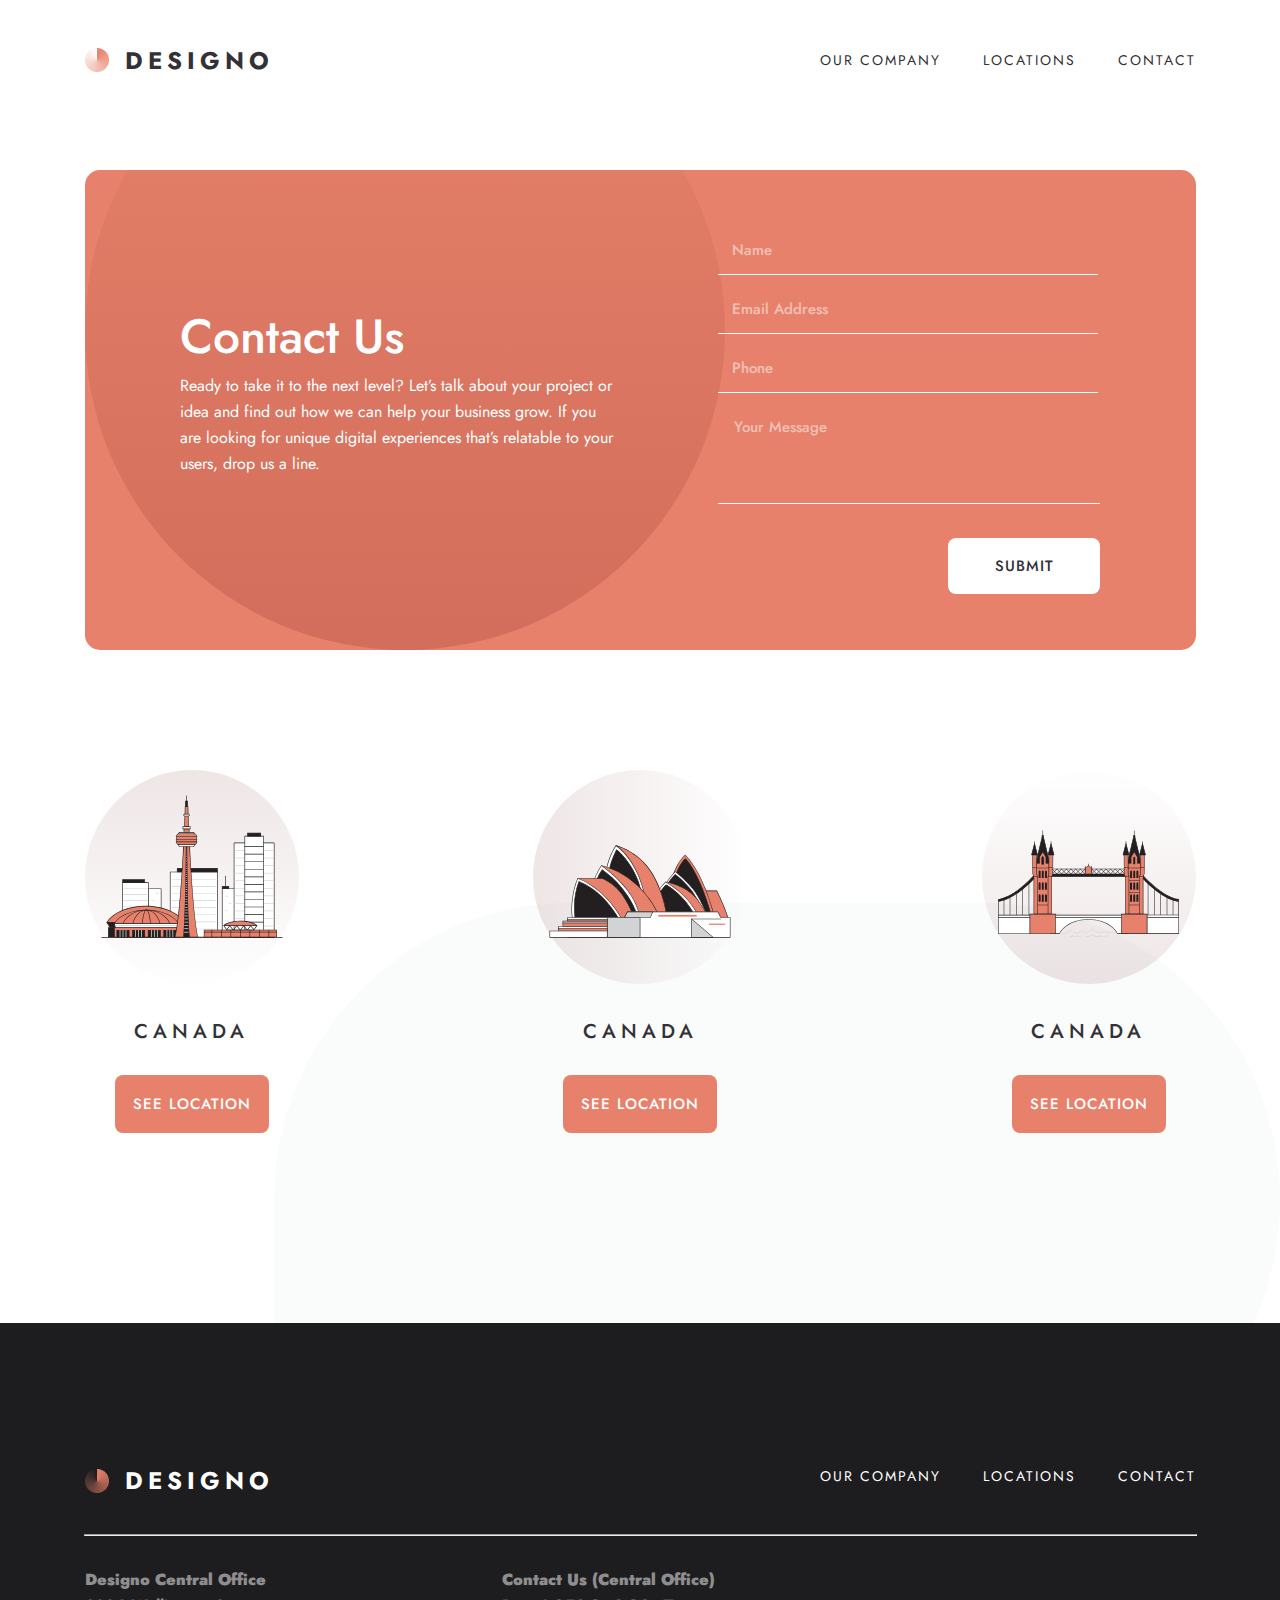
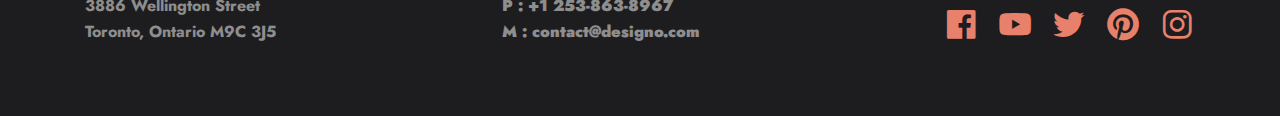
==== pages/contact.html @ 055e0357 "secont page commit" ====
<!DOCTYPE html>
<html lang="en">

<head>
    <meta charset="UTF-8">
    <meta http-equiv="X-UA-Compatible" content="IE=edge">
    <meta name="viewport" content="width=device-width, initial-scale=1.0">
    <link rel="stylesheet" href="/css/style.min.css">
    <link href='https://unpkg.com/boxicons@2.1.4/css/boxicons.min.css' rel='stylesheet'>
    <title>Document</title>
</head>

<body>
    <div class="fixed">
        <header>
            <div class="header__flex container">

                <div class="header__flex__logo">
                    <a class="header__flex__logo__a" href="/index.html">
                        <img src="/img/Oval-foo.png" alt="logo">
                        <h1 class="header__flex__logo__a-title">DESIGNO</h1>
                    </a>
                </div>

                <nav class="header__flex__ul">
                    <ul class="header__flex__ul--li">
                        <li class="header__flex__ul--li"><a class="header__flex__ul--li-item" href="#">OUR COMPANY</a>
                        </li>
                        <li class="header__flex__ul--li"><a class="header__flex__ul--li-item" href="#">LOCATIONS</a>
                        </li>
                        <li class="header__flex__ul--li"><a class="header__flex__ul--li-item" href="#">CONTACT</a></li>
                    </ul>
                </nav>


                <div class="burger" onclick="myFunction(this)">
                    <div class="bar1"></div>
                    <div class="bar2"></div>
                    <div class="bar3"></div>
                </div>

            </div>
        </header>
    </div>


    <main>
        <div class="section__contactus  container">
            <div class="section__contactus__wrapper">
                <h1 class="section__contactus__wrapper-title">Contact Us</h1>
                <p class="section__contactus__wrapper-text">
                    Ready to take it to the next level? Let’s talk about your project or idea and find out how we can
                    help your business
                    grow. If you are looking for unique digital experiences that’s relatable to your users, drop us a
                    line.
                </p>
            </div>

            <form class="section__contactus__form" action="#">
                <label class="section__contactus__form__label" for="name">
                    <input class="section__contactus__form__label-input" type="text" name="name" id="name" placeholder="Name" autocomplete="off" required>
                </label>
                <label class="section__contactus__form__label" for="email">
                    <input class="section__contactus__form__label-input" type="email" name="email" id="email" placeholder="Email Address" autocomplete="off" required>
                </label>
                <label class="section__contactus__form__label" for="phone">
                    <input class="section__contactus__form__label-input" type="text" name="phone" id="phone" placeholder="Phone" autocomplete="off" required>
                </label>
                <textarea class="section__contactus__form-textarea" name="message" id="message" cols="10" rows="1" placeholder="Your Message" required></textarea>
                <input class="section__contactus__form-submit" type="submit" value="submit">
            </form>
        </div>


        <div class="section__hero  container" >

            <div class="section__hero__wrapper" >
                <img class="section__hero__wrapper-img" src="/img/img21.svg" alt="cirl">
                <h2 class="section__hero__wrapper-title" >
                    CANADA
                </h2>
                <button class="section__hero__wrapper-btn" >SEE LOCATION</button>
            </div>

            <div class="section__hero__wrapper" >
                <img class="section__hero__wrapper-img action" src="/img/img22.svg" alt="cirl">
                <h2 class="section__hero__wrapper-title" >
                    CANADA
                </h2>
                <button class="section__hero__wrapper-btn" >SEE LOCATION</button>
            </div>

            <div class="section__hero__wrapper">
                <img class="section__hero__wrapper-img active" src="/img/img23.svg" alt="cirl">
                <h2 class="section__hero__wrapper-title">
                    CANADA
                </h2>
                <button class="section__hero__wrapper-btn">SEE LOCATION</button>
            </div>

        </div>



        <div class="rectangle3">
            <img class="rectangle3-img" src="/img/img2.svg" alt="charset">
            <!-- --------------------------------------------- -->
        </div>

    </main>


            <footer>
                <div class="section__footers">
                    <div class="section__footer__flex container">
                        <div class="section__footer__flex__logo">
                            <a class="section__footer__flex__logo__a" href="#">
                                <img class="section__footer__flex__logo__a-img" src="/img/Oval-foo.png" alt="">
                                <span class="section__footer__flex__logo__a-span">DESIGNO</span>
                            </a>
                        </div>
            
                        <nav class="section__footer__flex__nav">
                            <ul class="section__footer__flex__nav__ul">
                                <li class="section__footer__flex__nav__ul__li"><a class="section__footer__flex__nav__ul__li-a"
                                        href="#">OUR COMPANY</a></li>
                                <li class="section__footer__flex__nav__ul__li"><a class="section__footer__flex__nav__ul__li-a"
                                        href="#">LOCATIONS</a></li>
                                <li class="section__footer__flex__nav__ul__li"><a class="section__footer__flex__nav__ul__li-a"
                                        href="#">CONTACT</a></li>
                            </ul>
                        </nav>
            
                    </div>
            
                    <hr class="container hr">
            
                    <div class="container section__footer__address">
                        <div class="section__footer__address__wrapper">
                            <p><b>Designo Central Office</b></p>
                            <p>3886 Wellington Street</p>
                            <p>Toronto, Ontario M9C 3J5</p>
                        </div>
            
                        <div class="section__footer__address__connection">
                            <p><b>Contact Us (Central Office)</b></p>
                            <p><b>P : +1 253-863-8967</b></p>
                            <p><b>M : contact@designo.com</b></p>
                        </div>
            
                        <div class="section__footer__address__icon">
                            <a href="#"><i class='bx bxl-facebook-square'></i></a>
                            <a href="#"><i class='bx bxl-youtube'></i></a>
                            <a href="#"><i class='bx bxl-twitter'></i></a>
                            <a href="#"><i class='bx bxl-pinterest'></i></a>
                            <a href="#"><i class='bx bxl-instagram'></i></a>
                        </div>
                    </div>
            
                </div>
            </footer>

            <script>
                function myFunction(x) {
                    x.classList.toggle("change");
                }
            </script>

</body>

</html>
---- css/style.min.css ----
/*! normalize.css v8.0.1 | MIT License | github.com/necolas/normalize.css */@import"https://fonts.googleapis.com/css2?family=Jost:wght@300;400;500;600;700&display=swap";html{line-height:1.15;-webkit-text-size-adjust:100%}body{margin:0}main{display:block}h1{font-size:2em;margin:.67em 0}hr{box-sizing:content-box;height:0;overflow:visible}pre{font-family:monospace,monospace;font-size:1em}a{background-color:rgba(0,0,0,0);text-decoration:none}abbr[title]{border-bottom:none;text-decoration:underline;text-decoration:underline dotted}b,strong{font-weight:bolder}code,kbd,samp{font-family:monospace,monospace;font-size:1em}small{font-size:80%}sub,sup{font-size:75%;line-height:0;position:relative;vertical-align:baseline}sub{bottom:-0.25em}sup{top:-0.5em}img{border-style:none}button,input,optgroup,select,textarea{font-family:inherit;font-size:100%;line-height:1.15;margin:0}button,input{overflow:visible}button,select{text-transform:none}button,[type=button],[type=reset],[type=submit]{-webkit-appearance:button}button::-moz-focus-inner,[type=button]::-moz-focus-inner,[type=reset]::-moz-focus-inner,[type=submit]::-moz-focus-inner{border-style:none;padding:0}button:-moz-focusring,[type=button]:-moz-focusring,[type=reset]:-moz-focusring,[type=submit]:-moz-focusring{outline:1px dotted ButtonText}fieldset{padding:.35em .75em .625em}legend{box-sizing:border-box;color:inherit;display:table;max-width:100%;padding:0;white-space:normal}progress{vertical-align:baseline}textarea{overflow:auto}[type=checkbox],[type=radio]{box-sizing:border-box;padding:0}[type=number]::-webkit-inner-spin-button,[type=number]::-webkit-outer-spin-button{height:auto}[type=search]{-webkit-appearance:textfield;outline-offset:-2px}[type=search]::-webkit-search-decoration{-webkit-appearance:none}::-webkit-file-upload-button{-webkit-appearance:button;font:inherit}details{display:block}summary{display:list-item}template{display:none}[hidden]{display:none}*{margin:0;padding:0;box-sizing:border-box;font-family:"Jost",sans-serif}.container{margin:0 auto;width:1111px}.fixed{position:sticky;top:0;left:0;bottom:0;right:0;z-index:999999}header{background-color:#fff}header .header__flex{display:flex;justify-content:space-between;align-items:center;height:120px}header .header__flex__logo__a{display:flex;align-items:center;gap:16px}header .header__flex__logo__a-title{font-weight:700;font-size:24px;line-height:27px;letter-spacing:5px;color:#333136}header .header__flex__ul--li{display:flex;gap:42px}header .header__flex__ul--li-item{font-weight:400;font-size:14px;line-height:14px;letter-spacing:2px;color:#333136}header .header__flex__ul--li-item:hover{text-decoration:underline}header .header__flex .burger{display:none;cursor:pointer}header .header__flex .bar1,header .header__flex .bar2,header .header__flex .bar3{width:35px;height:5px;background-color:#333;margin:6px 0;transition:.4s}header .header__flex .change .bar1{transform:translate(0, 11px) rotate(-45deg)}header .header__flex .change .bar2{opacity:0}header .header__flex .change .bar3{transform:translate(0, -11px) rotate(45deg)}@media only screen and (max-width: 375px){header{background-color:#fff}header .header__flex{display:flex;justify-content:space-between;align-items:center;height:120px}header .header__flex__logo__a{display:flex;align-items:center;gap:16px}header .header__flex__logo__a-title{font-weight:700;font-size:24px;line-height:27px;letter-spacing:5px;color:#333136}header .header__flex__ul--li{display:none;gap:42px}header .header__flex__ul--li-item{font-weight:400;font-size:14px;line-height:14px;letter-spacing:2px;color:#333136}header .header__flex__ul--li-item:hover{text-decoration:underline}header .header__flex .burger{display:inline-block;cursor:pointer}header .header__flex .bar1,header .header__flex .bar2,header .header__flex .bar3{width:35px;height:5px;background-color:#333;margin:6px 0;transition:.4s}header .header__flex .change .bar1{transform:translate(0, 11px) rotate(-45deg)}header .header__flex .change .bar2{opacity:0}header .header__flex .change .bar3{transform:translate(0, -11px) rotate(45deg)}}.section__footer{margin-top:-80px;height:393px;background-color:#1d1c1e}.section__footer__flex{display:flex;justify-content:space-between;padding-top:144px}.section__footer__flex__logo__a{display:flex;align-items:center}.section__footer__flex__logo__a-span{margin-left:16px;font-weight:700;font-size:24px;line-height:27px;letter-spacing:5px;color:#fff}.section__footer__flex__nav__ul{display:flex;gap:42px;list-style:none}.section__footer__flex__nav__ul__li-a{font-weight:400;font-size:14px;line-height:14px;letter-spacing:2px;color:#fff}.section__footer__flex__nav__ul__li-a:hover{text-decoration:underline}.section__footer .hr{margin-top:40px;margin-bottom:31px}.section__footer__address{display:flex;justify-content:space-between}.section__footer__address__wrapper{font-weight:700;line-height:26px;color:#fff;opacity:.5}.section__footer__address__connection{font-weight:700;font-size:16px;line-height:26px;color:#fff;opacity:.5}.section__footer__address__icon{display:flex;align-items:flex-end;gap:16px}.section__footer__address__icon .bx{font-size:38px;color:#e7816b;transition:.3s}.section__footer__address__icon .bx:hover{color:#ffad9b}@media only screen and (max-width: 768px){.section__footer{height:393px;background-color:#1d1c1e}.section__footer__flex{display:flex;justify-content:space-between;padding-top:144px}.section__footer__flex__logo__a{display:flex;align-items:center}.section__footer__flex__logo__a-span{margin-left:16px;font-weight:700;font-size:24px;line-height:27px;letter-spacing:5px;color:#fff}.section__footer__flex__nav__ul{display:flex;gap:42px;list-style:none}.section__footer__flex__nav__ul__li-a{font-weight:400;font-size:14px;line-height:14px;letter-spacing:2px;color:#fff}.section__footer__flex__nav__ul__li-a:hover{text-decoration:underline}.section__footer .hr{margin-top:40px;margin-bottom:31px}.section__footer__address{display:flex;justify-content:space-between}.section__footer__address__wrapper{font-weight:700;line-height:26px;color:#fff;opacity:.5}.section__footer__address__connection{font-weight:700;font-size:16px;line-height:26px;color:#fff;opacity:.5}.section__footer__address__icon{display:flex;align-items:flex-end;gap:16px}.section__footer__address__icon .bx{font-size:38px;color:#e7816b;transition:.3s}.section__footer__address__icon .bx:hover{color:#ffad9b}}@media only screen and (max-width: 375px){.section__footer{margin-top:-180px;height:835px;background-color:#1d1c1e}.section__footer__flex{display:flex;flex-direction:column;align-items:center;justify-content:center;padding-top:244px}.section__footer__flex__logo{padding:0 0 40px 0}.section__footer__flex__logo__a{display:flex;align-items:center}.section__footer__flex__logo__a-span{margin-left:16px;font-weight:700;font-size:24px;line-height:27px;letter-spacing:5px;color:#fff}.section__footer__flex__nav__ul{display:flex;flex-direction:column;align-items:center;justify-content:center;gap:42px;list-style:none}.section__footer__flex__nav__ul__li-a{font-weight:400;font-size:14px;line-height:14px;letter-spacing:2px;color:#fff}.section__footer__flex__nav__ul__li-a:hover{text-decoration:underline}.section__footer .hr{background:#fff;opacity:.1;margin-top:40px;margin-bottom:31px}.section__footer__address{margin-top:10px;display:flex;flex-direction:column;gap:40px;align-items:center}.section__footer__address__wrapper{text-align:center;font-weight:700;line-height:26px;color:#fff;opacity:.5}.section__footer__address__connection{text-align:center;font-weight:700;font-size:16px;line-height:26px;color:#fff;opacity:.5}.section__footer__address__icon{display:flex;align-items:flex-end;gap:16px}.section__footer__address__icon .bx{font-size:38px;color:#e7816b;transition:.3s}.section__footer__address__icon .bx:hover{color:#ffad9b}}.section__contactus{margin-top:50px;display:flex;justify-content:space-between;align-items:center;background:#e7816b;border-radius:15px;height:480px;background-image:url(/img/img20.svg);background-repeat:no-repeat}.section__contactus__wrapper{padding:0 0 0 95px}.section__contactus__wrapper-title{margin:-30px 0 12px 0;font-weight:500;font-size:48px;line-height:48px;color:#fff}.section__contactus__wrapper-text{width:82%;font-weight:400;font-size:16px;line-height:26px;color:#fff}.section__contactus__form{display:flex;flex-direction:column;gap:10px;padding:0px 96px 0 0}.section__contactus__form__label-input{border:none;padding:11px 14px;background:rgba(0,0,0,0);outline:none;border-bottom:1px solid #fff;color:#fff;font-weight:500;font-size:15px;line-height:26px;width:380px}.section__contactus__form__label-input::placeholder{font-weight:500;font-size:15px;line-height:26px;color:#fff;mix-blend-mode:normal;opacity:.5}.section__contactus__form__label-input:focus{border-bottom:3px solid #fff}.section__contactus__form-textarea{padding:11px 0 0 16px;background:rgba(0,0,0,0);height:101px;border:none;outline:none;color:#fff;resize:none;border-bottom:1px solid #fff}.section__contactus__form-textarea::placeholder{font-weight:500;font-size:15px;line-height:26px;color:#fff;opacity:.5}.section__contactus__form-textarea:focus{border-bottom:3px solid #fff}.section__contactus__form-submit{margin:24px 0 0 230px;border:none;background:#fff;border-radius:8px;padding:17px 47px;width:152px;font-weight:500;font-size:15px;line-height:22px;text-align:center;letter-spacing:1px;text-transform:uppercase;color:#333136;cursor:pointer;transition:.2s}.section__contactus__form-submit:hover{background:#ffad9b}.rectangle3{position:relative;z-index:0}.rectangle3-img{position:absolute;top:-260px;right:0;z-index:1;opacity:.6}.section__hero{margin-top:120px;text-align:center;display:flex;justify-content:space-between}.section__hero__wrapper{background-image:url(/img/img25.svg);background-repeat:no-repeat;background-position:top;background-size:contain}.section__hero__wrapper-img{margin-top:25px}.section__hero__wrapper-img.action{margin-top:75px}.section__hero__wrapper-img.active{margin-top:60px}.section__hero__wrapper-title{margin-top:77px;font-weight:500;font-size:20px;line-height:26px;text-align:center;letter-spacing:5px;color:#333136}.section__hero__wrapper-btn{margin:30px;padding:18px;border:none;background:#e7816b;border-radius:8px;font-weight:500;font-size:15px;line-height:22px;text-align:center;letter-spacing:1px;text-transform:uppercase;color:#fff;cursor:pointer}.section__hero__wrapper:nth-child(2){background-image:url(/img/img26.svg);background-repeat:no-repeat;background-position:top;background-size:contain;z-index:999}.section__hero__wrapper:nth-child(3){background-image:url(/img/img27.svg);background-repeat:no-repeat;background-position:top;background-size:contain;z-index:999}.section__footers{position:sticky;margin-top:160px;height:393px;background-color:#1d1c1e;z-index:9999}.section__footers__flex{display:flex;justify-content:space-between;padding-top:144px}.section__footers__flex__logo__a{display:flex;align-items:center}.section__footers__flex__logo__a-span{margin-left:16px;font-weight:700;font-size:24px;line-height:27px;letter-spacing:5px;color:#fff}.section__footers__flex__nav__ul{display:flex;gap:42px;list-style:none}.section__footers__flex__nav__ul__li-a{font-weight:400;font-size:14px;line-height:14px;letter-spacing:2px;color:#fff}.section__footers__flex__nav__ul__li-a:hover{text-decoration:underline}.section__footers .hr{margin-top:40px;margin-bottom:31px}.section__footers__address{display:flex;justify-content:space-between}.section__footers__address__wrapper{font-weight:700;line-height:26px;color:#fff;opacity:.5}.section__footers__address__connection{font-weight:700;font-size:16px;line-height:26px;color:#fff;opacity:.5}.section__footers__address__icon{display:flex;align-items:flex-end;gap:16px}.section__footers__address__icon .bx{font-size:38px;color:#e7816b;transition:.3s}.section__footers__address__icon .bx:hover{color:#ffad9b}.section__company{position:sticky;background-image:url(/img/img1.svg);z-index:999;margin-top:50px;background-repeat:no-repeat;background-size:contain;background-position:right;height:640px;border-radius:15px;background-color:#e7816b;display:flex}.section__company__wrapper{z-index:999}.section__company__wrapper-title{width:75%;font-weight:500;font-size:48px;line-height:48px;color:#fff;margin:145px 0 11px 95px}.section__company__wrapper-text{margin:30px 0 40px 95px;width:65%;font-weight:400;font-size:16px;line-height:26px;color:#fff}.section__company__wrapper-btn{margin:0 0 0 95px;background:#fff;border-radius:8px;border:none;padding:18px 25px;font-weight:500;font-size:15px;line-height:22px;letter-spacing:1px;text-transform:uppercase;color:#333136;cursor:pointer;transition:.2s}.section__company__wrapper-btn:hover{background:#ffad9b}.section__company__img{z-index:999}.section__company__img__a-img{margin-top:19px;margin-left:3px}.section__locations{margin-top:160px}.section__locations__flex{display:flex;gap:26px}.section__locations__flex__img1{text-align:center;color:#fff;padding:273px 136px;background-image:url(/img/img3.png);background-repeat:no-repeat;background-size:contain;opacity:1;z-index:999}.section__locations__flex__img1:hover{opacity:.5}.section__locations__flex__img1-title{font-weight:500;font-size:40px;line-height:48px;letter-spacing:2px;color:#fff;margin:0 0 24px 0}.section__locations__flex__img1-a{font-weight:500;font-size:15px;line-height:22px;letter-spacing:5px;text-transform:uppercase;color:#fff}.section__locations__flex__two{display:flex;flex-direction:column;gap:23px}.section__locations__flex__two__img1{text-align:center;color:#fff;padding:107px 143px;background-image:url(/img/img5.png);background-repeat:no-repeat;background-size:contain;z-index:999}.section__locations__flex__two__img1:hover{opacity:.5}.section__locations__flex__two__img1-title{margin:0 0 24px 0;font-weight:500;font-size:40px;line-height:48px;text-align:center;letter-spacing:2px;color:#fff}.section__locations__flex__two__img2{text-align:center;color:#fff;padding:107px 88px;background-image:url(/img/img6.png);background-repeat:no-repeat;background-size:contain}.section__locations__flex__two__img2:hover{opacity:.5}.section__locations__flex__two__img2-title{margin:0 0 24px 0;font-weight:500;font-size:40px;line-height:48px;text-align:center;letter-spacing:2px;color:#fff}.rectangle1{position:relative}.rectangle1-img{position:absolute;top:280px;right:0}.rectangle{position:relative;z-index:0}.rectangle-img{position:absolute;top:-325px;left:0;z-index:1}.section__contact{margin-top:150px}.section__contact__flex{display:flex;text-align:center;justify-content:space-between}.section__contact .card__body:nth-child(2){background-image:url(/img/img12.svg);background-repeat:no-repeat;background-position:top;z-index:9}.section__contact .card__body:nth-child(3){background-image:url(/img/img13.svg);background-repeat:no-repeat;background-position:top;z-index:9}.section__contact .card__body{background-image:url(/img/img9.svg);background-repeat:no-repeat;background-position:top;z-index:999}.section__contact .card__body-img{margin-top:15px}.section__contact .card__body-img.active{margin-top:38px}.section__contact .card__body-title{margin:68px 0 32px 0;font-weight:500;font-size:20px;line-height:26px;text-align:center;letter-spacing:5px;color:#333136}.section__contact .card__body-title.active{margin:78px 0 32px 0}.section__contact .card__body-text{width:350px;font-weight:400;font-size:16px;line-height:26px;text-align:center;color:#333136}.advitizing{position:relative}.advitizing__project{background:#e7816b;border-radius:15px;height:292px;position:sticky;margin-top:160px;background-image:url(/img/img15.svg);background-repeat:no-repeat;background-position:top;background-position-x:527px}.advitizing__project .bg__one{background-image:url(/img/img16.svg);background-repeat:no-repeat;background-position-x:right;background-position-y:top;outline:none;border-top-right-radius:15px}.advitizing__project .bg__one .bg__two{background-image:url(/img/img17.svg);background-repeat:no-repeat;background-position-y:bottom;background-position-x:right}.advitizing__project .bg__one .bg__two .bg__three{background-image:url(/img/img18.svg);background-repeat:no-repeat;background-position-y:bottom;background-position-x:527px}.advitizing__project .bg__one .bg__two .bg__three .bg__four{background-image:url(/img/img19.svg);background-repeat:no-repeat;background-position-y:bottom;background-position-x:227px;display:flex}.advitizing__project__card{color:#fff;padding:75px 0 75px 95px}.advitizing__project__card-title{width:45%;font-weight:500;font-size:40px;line-height:40px}.advitizing__project__card-text{margin-top:10px;font-weight:400;font-size:16px;line-height:26px;width:64%}.advitizing__project__btn{padding:110px 0 0 0}.advitizing__project__btn-btns{width:152px;border:none;border-radius:8px;background:#fff;padding:17px 19px;font-weight:500;font-size:15px;line-height:22px;letter-spacing:1px;text-transform:uppercase;color:#333136;cursor:pointer;transition:.2s}.advitizing__project__btn-btns:hover{background:#ffad9b}@media only screen and (max-width: 768px){.container{width:689px;margin:0 auto}.section__company{position:sticky;background-image:url(/img/img1.svg);z-index:999;margin-top:50px;background-repeat:no-repeat;background-size:cover;background-position:left;overflow:hidden;height:933px;border-radius:15px;background-color:#e7816b;display:flex;flex-direction:column;align-items:center;text-align:center}.section__company__wrapper{z-index:999}.section__company__wrapper-title{width:573px;margin:60px 58px 8px 58px;font-weight:500;font-size:48px;line-height:48px;color:#fff}.section__company__wrapper-text{width:445px;margin:30px 127px;font-weight:400;font-size:16px;line-height:26px;color:#fff}.section__company__wrapper-btn{margin:0;background:#fff;border-radius:8px;border:none;padding:18px 25px;font-weight:500;font-size:15px;line-height:22px;letter-spacing:1px;text-transform:uppercase;color:#333136;cursor:pointer;transition:.2s}.section__company__wrapper-btn:hover{background:#ffad9b}.section__company__img{z-index:999}.section__company__img__a-img{margin-left:35px;margin-top:19px}.section__locations{margin-top:120px}.section__locations__flex{display:flex;flex-direction:column;gap:26px}.section__locations__flex__img1{padding:0;text-align:center;height:200px;color:#fff;background-image:url(/img/img3.png);background-repeat:no-repeat;background-size:cover;background-position:bottom;border-top-right-radius:15px;border-top-left-radius:15px}.section__locations__flex__img1:hover{opacity:.5}.section__locations__flex__img1-title{font-weight:500;font-size:40px;line-height:48px;letter-spacing:2px;color:#fff;margin:50px 0 24px 0}.section__locations__flex__img1-a{font-weight:500;font-size:15px;line-height:22px;letter-spacing:5px;text-transform:uppercase;color:#fff}.section__locations__flex__two{display:flex;flex-direction:column;gap:23px}.section__locations__flex__two__img1{text-align:center;color:#fff;padding:0;background-image:url(/img/img5.png);background-repeat:no-repeat;background-size:cover;background-position:center;border-radius:15px;height:200px;z-index:999}.section__locations__flex__two__img1:hover{opacity:.5}.section__locations__flex__two__img1-title{margin:50px 0 24px 0;font-weight:500;font-size:40px;line-height:48px;text-align:center;letter-spacing:2px;color:#fff}.section__locations__flex__two__img2{text-align:center;color:#fff;padding:0;height:200px;background-image:url(/img/img6.png);background-repeat:no-repeat;background-size:cover;border-bottom-right-radius:15px;border-bottom-left-radius:15px}.section__locations__flex__two__img2:hover{opacity:.5}.section__locations__flex__two__img2-title{margin:50px 0 24px 0;font-weight:500;font-size:40px;line-height:48px;text-align:center;letter-spacing:2px;color:#fff}.rectangle1{position:relative}.rectangle1-img{display:none;position:absolute;top:280px;right:0}.rectangle{position:relative;z-index:0}.rectangle-img{display:none;position:absolute;top:-325px;left:0;z-index:1}.section__contact{margin-top:150px}.section__contact__flex{display:flex;flex-direction:column;gap:52px;text-align:start}.section__contact .card__body:nth-child(2){background-image:url(/img/img12.svg);background-repeat:no-repeat;background-position:top;background-position-x:left;z-index:9}.section__contact .card__body:nth-child(3){background-image:url(/img/img13.svg);background-repeat:no-repeat;background-position:top;background-position-x:left;z-index:9}.section__contact .card__body{background-image:url(/img/img9.svg);background-repeat:no-repeat;background-position:top;background-position-x:left;z-index:999;display:flex;align-items:center;gap:48px}.section__contact .card__body-img{margin-top:15px}.section__contact .card__body-img.active{margin-top:38px}.section__contact .card__body-title{text-align:start;margin:5px 0 16px 0;font-weight:500;font-size:20px;line-height:26px;letter-spacing:5px;color:#333136}.section__contact .card__body-title.active{margin:5px 0 16px -14px}.section__contact .card__body-text.active{margin:0 0 0 -14px}.section__contact .card__body-text{text-align:start;width:439px;font-weight:400;font-size:16px;line-height:26px;color:#333136}.advitizing{position:relative}.advitizing__project{background:#e7816b;border-radius:15px;height:350px;position:sticky;margin-top:160px;background-image:url(/img/img15.svg);background-repeat:no-repeat;background-position:top;background-position-x:300px}.advitizing__project .bg__one{background-image:url(/img/img16.svg);background-repeat:no-repeat;background-position-x:592px;background-position-y:top;border-top-right-radius:15px}.advitizing__project .bg__one .bg__two{background-image:url(/img/img17.svg);background-repeat:no-repeat;background-position-y:bottom;background-position-x:592px;border-bottom-right-radius:15px}.advitizing__project .bg__one .bg__two .bg__three{background-image:url(/img/img18.svg);background-repeat:no-repeat;background-position-y:bottom;background-position-x:300px}.advitizing__project .bg__one .bg__two .bg__three .bg__four{background-image:url(/img/img19.svg);background-repeat:no-repeat;background-position-y:bottom;background-position-x:-10px;border-bottom-left-radius:15px;display:flex;flex-direction:column;text-align:center;padding:57px 59px}.advitizing__project__card{color:#fff;padding:0}.advitizing__project__card-title{margin:0 auto;width:335px;font-weight:500;font-size:40px;line-height:40px}.advitizing__project__card-text{font-weight:400;font-size:16px;line-height:26px;width:430px;margin:8px auto}.advitizing__project__btn{padding:32px 0 0 0}.advitizing__project__btn-btns{width:152px;border:none;border-radius:8px;background:#fff;padding:17px 19px;font-weight:500;font-size:15px;line-height:22px;letter-spacing:1px;text-transform:uppercase;color:#333136;cursor:pointer;transition:.2s;margin:0 auto}.advitizing__project__btn-btns:hover{background:#ffad9b}}@media only screen and (max-width: 375px){.container{width:327px;margin:0 auto}.section__company{position:sticky;background-image:url(/img/img1.svg);z-index:999;background-repeat:no-repeat;background-size:cover;background-position:left;border-radius:0;background-color:#e7816b;display:flex;width:100%}.section__company__wrapper{z-index:999}.section__company__wrapper-title{width:327px;margin:80px auto;font-weight:500;font-size:32px;line-height:36px;color:#fff}.section__company__wrapper-text{width:327px;margin:-55px auto;font-weight:400;font-size:15px;line-height:25px;color:#fff}.section__company__wrapper-btn{background:#fff;border-radius:8px;border:none;padding:18px 25px;font-weight:500;font-size:15px;line-height:22px;letter-spacing:1px;text-transform:uppercase;color:#333136;cursor:pointer;transition:.2s;margin:85px auto}.section__company__wrapper-btn:hover{background:#ffad9b}.section__company__img{z-index:999}.section__company__img__a-img{margin-top:-48px;margin-left:30px}.section__locations{margin-top:120px}.section__locations__flex{display:flex;flex-direction:column;gap:26px}.section__locations__flex__img1{padding:0;text-align:center;height:250px;color:#fff;background-image:url(/img/img3.png);background-repeat:no-repeat;background-size:cover;background-position:bottom;border-radius:15px}.section__locations__flex__img1:hover{opacity:.5}.section__locations__flex__img1-title{font-weight:500;font-size:28px;line-height:36px;letter-spacing:1.4px;color:#fff;margin:90px 0 11px 0}.section__locations__flex__img1-a{font-weight:500;font-size:15px;line-height:22px;letter-spacing:5px;text-transform:uppercase;color:#fff}.section__locations__flex__two{display:flex;flex-direction:column;gap:23px}.section__locations__flex__two__img1{text-align:center;color:#fff;padding:0;background-image:url(/img/img5.png);background-repeat:no-repeat;background-size:cover;background-position:center;border-radius:15px;height:250px;z-index:999}.section__locations__flex__two__img1:hover{opacity:.5}.section__locations__flex__two__img1-title{margin:90px 0 11px 0;font-weight:500;font-size:28px;line-height:36px;text-align:center;letter-spacing:1.4px;color:#fff}.section__locations__flex__two__img2{text-align:center;color:#fff;padding:0;height:250px;background-image:url(/img/img6.png);background-repeat:no-repeat;background-size:cover;border-radius:15px}.section__locations__flex__two__img2:hover{opacity:.5}.section__locations__flex__two__img2-title{margin:90px 0 11px 0;font-weight:500;font-size:28px;line-height:36px;text-align:center;letter-spacing:1.4px;color:#fff}.rectangle1{position:relative}.rectangle1-img{display:none;position:absolute;top:280px;right:0}.rectangle{position:relative;z-index:0}.rectangle-img{display:none;position:absolute;top:-325px;left:0;z-index:1}.section__contact__flex{display:flex;flex-direction:column;justify-content:space-between;gap:90px}.section__contact .card__body:nth-child(2){background-image:url(/img/img12.svg);background-repeat:no-repeat;background-position:top;z-index:9}.section__contact .card__body:nth-child(3){background-image:url(/img/img13.svg);background-repeat:no-repeat;background-position:top;z-index:9}.section__contact .card__body{background-image:url(/img/img9.svg);background-repeat:no-repeat;background-position:top;z-index:999;display:flex;flex-direction:column}.section__contact .card__body-img{margin-top:15px}.section__contact .card__body-img.active{margin-top:38px}.section__contact .card__body-title{margin:38px 0 32px 0;font-weight:500;font-size:20px;line-height:26px;text-align:center;letter-spacing:5px;color:#333136}.section__contact .card__body-title.active{margin:38px 0 32px 0}.section__contact .card__body-text{width:327px;font-weight:400;font-size:16px;line-height:26px;text-align:center;color:#333136}.section__contact .card__body-text.active{margin-left:1px}.advitizing{position:relative}.advitizing__project{background:#e7816b;border-radius:15px;height:379px;position:sticky;margin-top:120px;background-image:url(/img/img15.svg);background-repeat:no-repeat;background-position:top;background-position-x:40px}.advitizing__project .bg__one{background-image:url(/img/img16dsf.svg);background-repeat:no-repeat;background-position-x:592px;background-position-y:top;border-top-right-radius:15px}.advitizing__project .bg__one .bg__two{background-image:url(/img/img17fdfs.svg);background-repeat:no-repeat;background-position-y:bottom;background-position-x:592px;border-bottom-right-radius:15px}.advitizing__project .bg__one .bg__two .bg__three{background-image:url(/img/img18.svg);background-repeat:no-repeat;background-size:contain;background-position-y:bottom;background-position-x:25px}.advitizing__project .bg__one .bg__two .bg__three .bg__four{background-image:url(/img/img19.svg);background-repeat:no-repeat;background-position-y:bottom;background-position-x:-240px;border-bottom-left-radius:15px;display:flex;flex-direction:column;padding:0}.advitizing__project__card{color:#fff;padding:0}.advitizing__project__card-title{margin:64px auto;width:279px;font-weight:500;font-size:32px;line-height:36px}.advitizing__project__card-text{font-weight:400;font-size:15px;line-height:25px;width:279px;margin:-40px auto}.advitizing__project__btn{padding:66px 0 62px 0}.advitizing__project__btn-btns{width:152px;border:none;border-radius:8px;background:#fff;padding:17px 19px;font-weight:500;font-size:15px;line-height:22px;letter-spacing:1px;text-transform:uppercase;color:#333136;cursor:pointer;transition:.2s;margin:0 auto}.advitizing__project__btn-btns:hover{background:#ffad9b}}/*# sourceMappingURL=style.min.css.map */
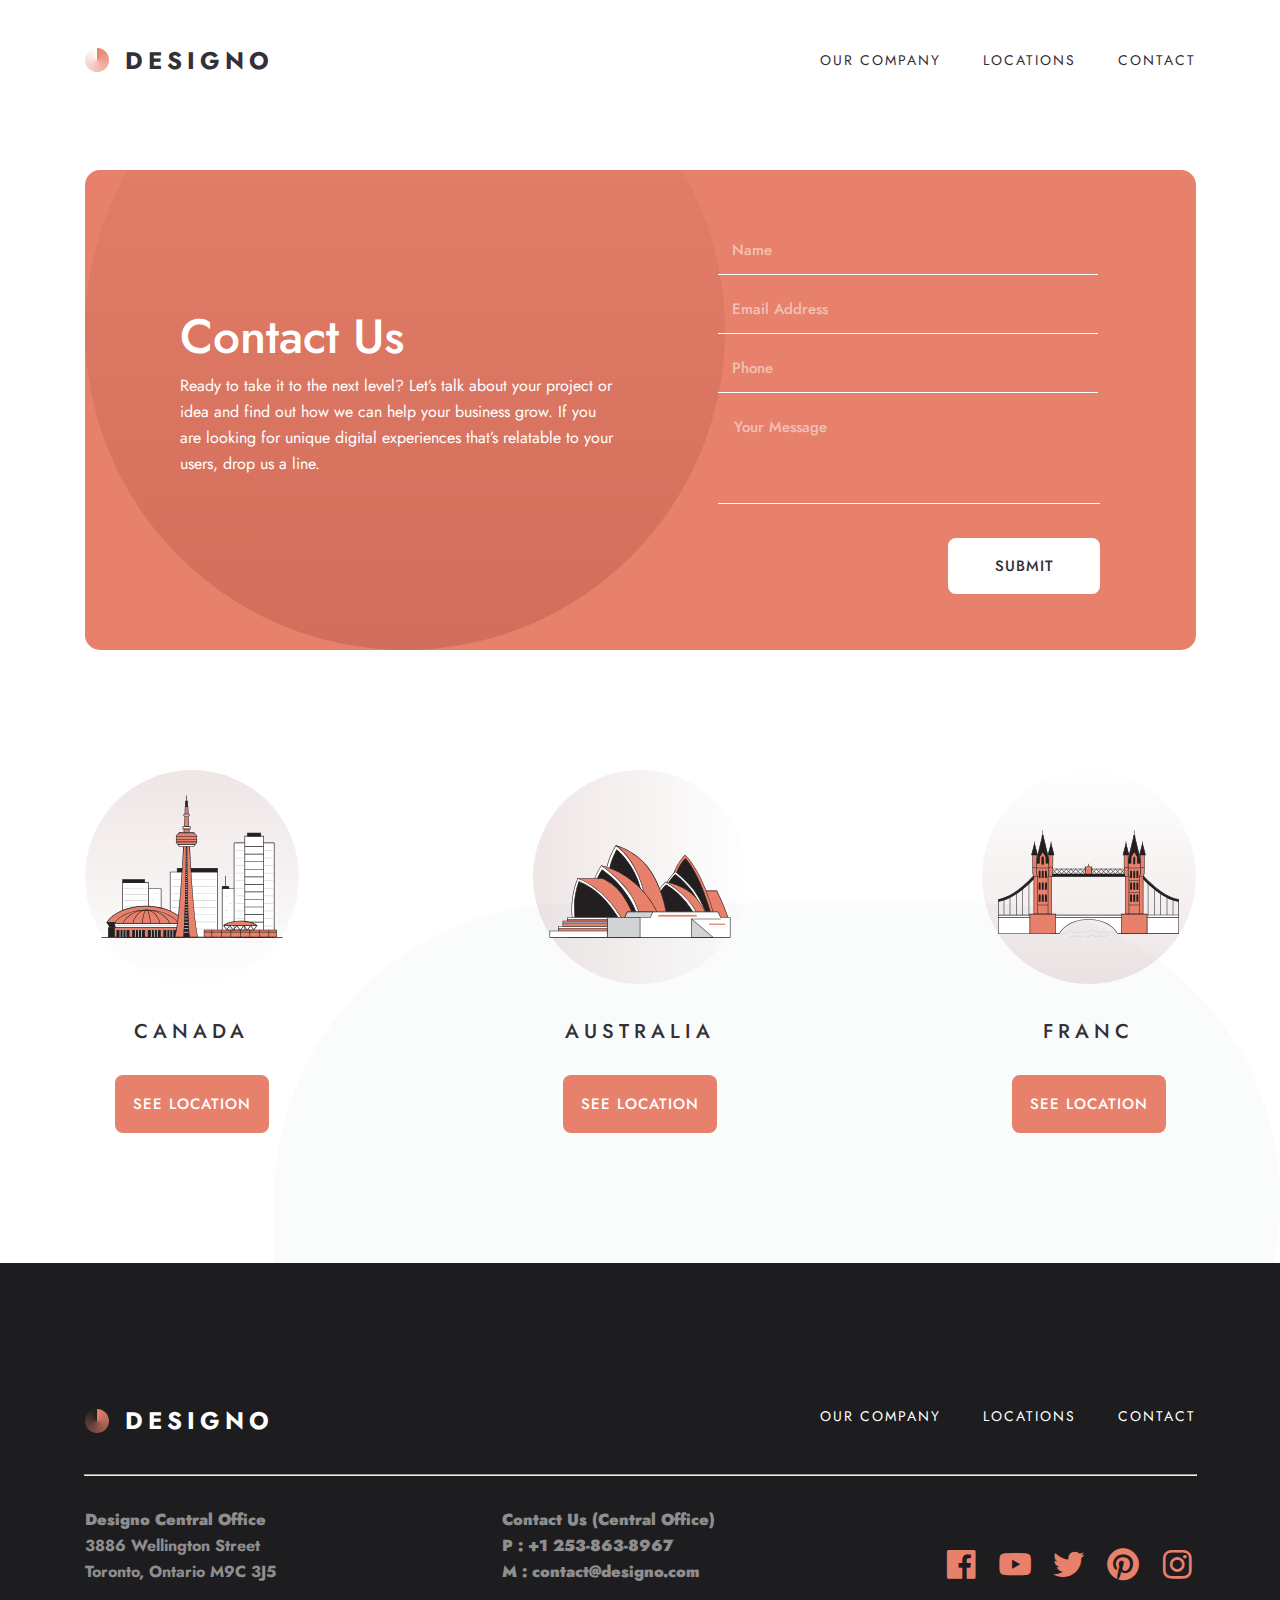
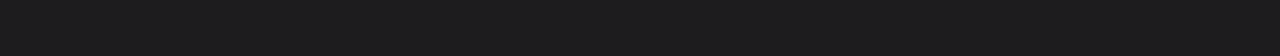
==== commit 2ec61ef8: "change links" ====
--- a/pages/contact.html
+++ b/pages/contact.html
@@ -26,7 +26,7 @@
                     <ul class="header__flex__ul--li">
                         <li class="header__flex__ul--li"><a class="header__flex__ul--li-item" href="#">OUR COMPANY</a>
                         </li>
-                        <li class="header__flex__ul--li"><a class="header__flex__ul--li-item" href="#">LOCATIONS</a>
+                        <li class="header__flex__ul--li"><a class="header__flex__ul--li-item" href="#locations">LOCATIONS</a>
                         </li>
                         <li class="header__flex__ul--li"><a class="header__flex__ul--li-item" href="#">CONTACT</a></li>
                     </ul>
@@ -72,7 +72,7 @@
         </div>
 
 
-        <div class="section__hero  container" >
+        <div id="locations" class="section__hero  container" >
 
             <div class="section__hero__wrapper" >
                 <img class="section__hero__wrapper-img" src="/img/img21.svg" alt="cirl">
@@ -85,7 +85,7 @@
             <div class="section__hero__wrapper" >
                 <img class="section__hero__wrapper-img action" src="/img/img22.svg" alt="cirl">
                 <h2 class="section__hero__wrapper-title" >
-                    CANADA
+                    AUSTRALIA
                 </h2>
                 <button class="section__hero__wrapper-btn" >SEE LOCATION</button>
             </div>
@@ -93,7 +93,7 @@
             <div class="section__hero__wrapper">
                 <img class="section__hero__wrapper-img active" src="/img/img23.svg" alt="cirl">
                 <h2 class="section__hero__wrapper-title">
-                    CANADA
+                    FRANC
                 </h2>
                 <button class="section__hero__wrapper-btn">SEE LOCATION</button>
             </div>
@@ -112,11 +112,11 @@
 
             <footer>
                 <div class="section__footers">
-                    <div class="section__footer__flex container">
-                        <div class="section__footer__flex__logo">
-                            <a class="section__footer__flex__logo__a" href="#">
-                                <img class="section__footer__flex__logo__a-img" src="/img/Oval-foo.png" alt="">
-                                <span class="section__footer__flex__logo__a-span">DESIGNO</span>
+                    <div class="section__footers__flexs container">
+                        <div class="section__footers__flexs__logo">
+                            <a class="section__footers__flexs__logo__a" href="/index.html">
+                                <img class="section__footers__flexs__logo__a-img" src="/img/Oval-foo.png" alt="">
+                                <span class="section__footers__flexs__logo__a-span">DESIGNO</span>
                             </a>
                         </div>
             
@@ -149,11 +149,11 @@
                         </div>
             
                         <div class="section__footer__address__icon">
-                            <a href="#"><i class='bx bxl-facebook-square'></i></a>
-                            <a href="#"><i class='bx bxl-youtube'></i></a>
-                            <a href="#"><i class='bx bxl-twitter'></i></a>
-                            <a href="#"><i class='bx bxl-pinterest'></i></a>
-                            <a href="#"><i class='bx bxl-instagram'></i></a>
+                            <a href="https://www.facebook.com/"><i class='bx bxl-facebook-square'></i></a>
+                            <a href="https://www.youtube.com/"><i class='bx bxl-youtube'></i></a>
+                            <a href="https://twitter.com/?lang=ru"><i class='bx bxl-twitter'></i></a>
+                            <a href="https://www.pinterest.com/"><i class='bx bxl-pinterest'></i></a>
+                            <a href="https://www.instagram.com/"><i class='bx bxl-instagram'></i></a>
                         </div>
                     </div>
             
--- a/css/style.min.css
+++ b/css/style.min.css
@@ -1 +1 @@
-/*! normalize.css v8.0.1 | MIT License | github.com/necolas/normalize.css */@import"https://fonts.googleapis.com/css2?family=Jost:wght@300;400;500;600;700&display=swap";html{line-height:1.15;-webkit-text-size-adjust:100%}body{margin:0}main{display:block}h1{font-size:2em;margin:.67em 0}hr{box-sizing:content-box;height:0;overflow:visible}pre{font-family:monospace,monospace;font-size:1em}a{background-color:rgba(0,0,0,0);text-decoration:none}abbr[title]{border-bottom:none;text-decoration:underline;text-decoration:underline dotted}b,strong{font-weight:bolder}code,kbd,samp{font-family:monospace,monospace;font-size:1em}small{font-size:80%}sub,sup{font-size:75%;line-height:0;position:relative;vertical-align:baseline}sub{bottom:-0.25em}sup{top:-0.5em}img{border-style:none}button,input,optgroup,select,textarea{font-family:inherit;font-size:100%;line-height:1.15;margin:0}button,input{overflow:visible}button,select{text-transform:none}button,[type=button],[type=reset],[type=submit]{-webkit-appearance:button}button::-moz-focus-inner,[type=button]::-moz-focus-inner,[type=reset]::-moz-focus-inner,[type=submit]::-moz-focus-inner{border-style:none;padding:0}button:-moz-focusring,[type=button]:-moz-focusring,[type=reset]:-moz-focusring,[type=submit]:-moz-focusring{outline:1px dotted ButtonText}fieldset{padding:.35em .75em .625em}legend{box-sizing:border-box;color:inherit;display:table;max-width:100%;padding:0;white-space:normal}progress{vertical-align:baseline}textarea{overflow:auto}[type=checkbox],[type=radio]{box-sizing:border-box;padding:0}[type=number]::-webkit-inner-spin-button,[type=number]::-webkit-outer-spin-button{height:auto}[type=search]{-webkit-appearance:textfield;outline-offset:-2px}[type=search]::-webkit-search-decoration{-webkit-appearance:none}::-webkit-file-upload-button{-webkit-appearance:button;font:inherit}details{display:block}summary{display:list-item}template{display:none}[hidden]{display:none}*{margin:0;padding:0;box-sizing:border-box;font-family:"Jost",sans-serif}.container{margin:0 auto;width:1111px}.fixed{position:sticky;top:0;left:0;bottom:0;right:0;z-index:999999}header{background-color:#fff}header .header__flex{display:flex;justify-content:space-between;align-items:center;height:120px}header .header__flex__logo__a{display:flex;align-items:center;gap:16px}header .header__flex__logo__a-title{font-weight:700;font-size:24px;line-height:27px;letter-spacing:5px;color:#333136}header .header__flex__ul--li{display:flex;gap:42px}header .header__flex__ul--li-item{font-weight:400;font-size:14px;line-height:14px;letter-spacing:2px;color:#333136}header .header__flex__ul--li-item:hover{text-decoration:underline}header .header__flex .burger{display:none;cursor:pointer}header .header__flex .bar1,header .header__flex .bar2,header .header__flex .bar3{width:35px;height:5px;background-color:#333;margin:6px 0;transition:.4s}header .header__flex .change .bar1{transform:translate(0, 11px) rotate(-45deg)}header .header__flex .change .bar2{opacity:0}header .header__flex .change .bar3{transform:translate(0, -11px) rotate(45deg)}@media only screen and (max-width: 375px){header{background-color:#fff}header .header__flex{display:flex;justify-content:space-between;align-items:center;height:120px}header .header__flex__logo__a{display:flex;align-items:center;gap:16px}header .header__flex__logo__a-title{font-weight:700;font-size:24px;line-height:27px;letter-spacing:5px;color:#333136}header .header__flex__ul--li{display:none;gap:42px}header .header__flex__ul--li-item{font-weight:400;font-size:14px;line-height:14px;letter-spacing:2px;color:#333136}header .header__flex__ul--li-item:hover{text-decoration:underline}header .header__flex .burger{display:inline-block;cursor:pointer}header .header__flex .bar1,header .header__flex .bar2,header .header__flex .bar3{width:35px;height:5px;background-color:#333;margin:6px 0;transition:.4s}header .header__flex .change .bar1{transform:translate(0, 11px) rotate(-45deg)}header .header__flex .change .bar2{opacity:0}header .header__flex .change .bar3{transform:translate(0, -11px) rotate(45deg)}}.section__footer{margin-top:-80px;height:393px;background-color:#1d1c1e}.section__footer__flex{display:flex;justify-content:space-between;padding-top:144px}.section__footer__flex__logo__a{display:flex;align-items:center}.section__footer__flex__logo__a-span{margin-left:16px;font-weight:700;font-size:24px;line-height:27px;letter-spacing:5px;color:#fff}.section__footer__flex__nav__ul{display:flex;gap:42px;list-style:none}.section__footer__flex__nav__ul__li-a{font-weight:400;font-size:14px;line-height:14px;letter-spacing:2px;color:#fff}.section__footer__flex__nav__ul__li-a:hover{text-decoration:underline}.section__footer .hr{margin-top:40px;margin-bottom:31px}.section__footer__address{display:flex;justify-content:space-between}.section__footer__address__wrapper{font-weight:700;line-height:26px;color:#fff;opacity:.5}.section__footer__address__connection{font-weight:700;font-size:16px;line-height:26px;color:#fff;opacity:.5}.section__footer__address__icon{display:flex;align-items:flex-end;gap:16px}.section__footer__address__icon .bx{font-size:38px;color:#e7816b;transition:.3s}.section__footer__address__icon .bx:hover{color:#ffad9b}@media only screen and (max-width: 768px){.section__footer{height:393px;background-color:#1d1c1e}.section__footer__flex{display:flex;justify-content:space-between;padding-top:144px}.section__footer__flex__logo__a{display:flex;align-items:center}.section__footer__flex__logo__a-span{margin-left:16px;font-weight:700;font-size:24px;line-height:27px;letter-spacing:5px;color:#fff}.section__footer__flex__nav__ul{display:flex;gap:42px;list-style:none}.section__footer__flex__nav__ul__li-a{font-weight:400;font-size:14px;line-height:14px;letter-spacing:2px;color:#fff}.section__footer__flex__nav__ul__li-a:hover{text-decoration:underline}.section__footer .hr{margin-top:40px;margin-bottom:31px}.section__footer__address{display:flex;justify-content:space-between}.section__footer__address__wrapper{font-weight:700;line-height:26px;color:#fff;opacity:.5}.section__footer__address__connection{font-weight:700;font-size:16px;line-height:26px;color:#fff;opacity:.5}.section__footer__address__icon{display:flex;align-items:flex-end;gap:16px}.section__footer__address__icon .bx{font-size:38px;color:#e7816b;transition:.3s}.section__footer__address__icon .bx:hover{color:#ffad9b}}@media only screen and (max-width: 375px){.section__footer{margin-top:-180px;height:835px;background-color:#1d1c1e}.section__footer__flex{display:flex;flex-direction:column;align-items:center;justify-content:center;padding-top:244px}.section__footer__flex__logo{padding:0 0 40px 0}.section__footer__flex__logo__a{display:flex;align-items:center}.section__footer__flex__logo__a-span{margin-left:16px;font-weight:700;font-size:24px;line-height:27px;letter-spacing:5px;color:#fff}.section__footer__flex__nav__ul{display:flex;flex-direction:column;align-items:center;justify-content:center;gap:42px;list-style:none}.section__footer__flex__nav__ul__li-a{font-weight:400;font-size:14px;line-height:14px;letter-spacing:2px;color:#fff}.section__footer__flex__nav__ul__li-a:hover{text-decoration:underline}.section__footer .hr{background:#fff;opacity:.1;margin-top:40px;margin-bottom:31px}.section__footer__address{margin-top:10px;display:flex;flex-direction:column;gap:40px;align-items:center}.section__footer__address__wrapper{text-align:center;font-weight:700;line-height:26px;color:#fff;opacity:.5}.section__footer__address__connection{text-align:center;font-weight:700;font-size:16px;line-height:26px;color:#fff;opacity:.5}.section__footer__address__icon{display:flex;align-items:flex-end;gap:16px}.section__footer__address__icon .bx{font-size:38px;color:#e7816b;transition:.3s}.section__footer__address__icon .bx:hover{color:#ffad9b}}.section__contactus{margin-top:50px;display:flex;justify-content:space-between;align-items:center;background:#e7816b;border-radius:15px;height:480px;background-image:url(/img/img20.svg);background-repeat:no-repeat}.section__contactus__wrapper{padding:0 0 0 95px}.section__contactus__wrapper-title{margin:-30px 0 12px 0;font-weight:500;font-size:48px;line-height:48px;color:#fff}.section__contactus__wrapper-text{width:82%;font-weight:400;font-size:16px;line-height:26px;color:#fff}.section__contactus__form{display:flex;flex-direction:column;gap:10px;padding:0px 96px 0 0}.section__contactus__form__label-input{border:none;padding:11px 14px;background:rgba(0,0,0,0);outline:none;border-bottom:1px solid #fff;color:#fff;font-weight:500;font-size:15px;line-height:26px;width:380px}.section__contactus__form__label-input::placeholder{font-weight:500;font-size:15px;line-height:26px;color:#fff;mix-blend-mode:normal;opacity:.5}.section__contactus__form__label-input:focus{border-bottom:3px solid #fff}.section__contactus__form-textarea{padding:11px 0 0 16px;background:rgba(0,0,0,0);height:101px;border:none;outline:none;color:#fff;resize:none;border-bottom:1px solid #fff}.section__contactus__form-textarea::placeholder{font-weight:500;font-size:15px;line-height:26px;color:#fff;opacity:.5}.section__contactus__form-textarea:focus{border-bottom:3px solid #fff}.section__contactus__form-submit{margin:24px 0 0 230px;border:none;background:#fff;border-radius:8px;padding:17px 47px;width:152px;font-weight:500;font-size:15px;line-height:22px;text-align:center;letter-spacing:1px;text-transform:uppercase;color:#333136;cursor:pointer;transition:.2s}.section__contactus__form-submit:hover{background:#ffad9b}.rectangle3{position:relative;z-index:0}.rectangle3-img{position:absolute;top:-260px;right:0;z-index:1;opacity:.6}.section__hero{margin-top:120px;text-align:center;display:flex;justify-content:space-between}.section__hero__wrapper{background-image:url(/img/img25.svg);background-repeat:no-repeat;background-position:top;background-size:contain}.section__hero__wrapper-img{margin-top:25px}.section__hero__wrapper-img.action{margin-top:75px}.section__hero__wrapper-img.active{margin-top:60px}.section__hero__wrapper-title{margin-top:77px;font-weight:500;font-size:20px;line-height:26px;text-align:center;letter-spacing:5px;color:#333136}.section__hero__wrapper-btn{margin:30px;padding:18px;border:none;background:#e7816b;border-radius:8px;font-weight:500;font-size:15px;line-height:22px;text-align:center;letter-spacing:1px;text-transform:uppercase;color:#fff;cursor:pointer}.section__hero__wrapper:nth-child(2){background-image:url(/img/img26.svg);background-repeat:no-repeat;background-position:top;background-size:contain;z-index:999}.section__hero__wrapper:nth-child(3){background-image:url(/img/img27.svg);background-repeat:no-repeat;background-position:top;background-size:contain;z-index:999}.section__footers{position:sticky;margin-top:160px;height:393px;background-color:#1d1c1e;z-index:9999}.section__footers__flex{display:flex;justify-content:space-between;padding-top:144px}.section__footers__flex__logo__a{display:flex;align-items:center}.section__footers__flex__logo__a-span{margin-left:16px;font-weight:700;font-size:24px;line-height:27px;letter-spacing:5px;color:#fff}.section__footers__flex__nav__ul{display:flex;gap:42px;list-style:none}.section__footers__flex__nav__ul__li-a{font-weight:400;font-size:14px;line-height:14px;letter-spacing:2px;color:#fff}.section__footers__flex__nav__ul__li-a:hover{text-decoration:underline}.section__footers .hr{margin-top:40px;margin-bottom:31px}.section__footers__address{display:flex;justify-content:space-between}.section__footers__address__wrapper{font-weight:700;line-height:26px;color:#fff;opacity:.5}.section__footers__address__connection{font-weight:700;font-size:16px;line-height:26px;color:#fff;opacity:.5}.section__footers__address__icon{display:flex;align-items:flex-end;gap:16px}.section__footers__address__icon .bx{font-size:38px;color:#e7816b;transition:.3s}.section__footers__address__icon .bx:hover{color:#ffad9b}.section__company{position:sticky;background-image:url(/img/img1.svg);z-index:999;margin-top:50px;background-repeat:no-repeat;background-size:contain;background-position:right;height:640px;border-radius:15px;background-color:#e7816b;display:flex}.section__company__wrapper{z-index:999}.section__company__wrapper-title{width:75%;font-weight:500;font-size:48px;line-height:48px;color:#fff;margin:145px 0 11px 95px}.section__company__wrapper-text{margin:30px 0 40px 95px;width:65%;font-weight:400;font-size:16px;line-height:26px;color:#fff}.section__company__wrapper-btn{margin:0 0 0 95px;background:#fff;border-radius:8px;border:none;padding:18px 25px;font-weight:500;font-size:15px;line-height:22px;letter-spacing:1px;text-transform:uppercase;color:#333136;cursor:pointer;transition:.2s}.section__company__wrapper-btn:hover{background:#ffad9b}.section__company__img{z-index:999}.section__company__img__a-img{margin-top:19px;margin-left:3px}.section__locations{margin-top:160px}.section__locations__flex{display:flex;gap:26px}.section__locations__flex__img1{text-align:center;color:#fff;padding:273px 136px;background-image:url(/img/img3.png);background-repeat:no-repeat;background-size:contain;opacity:1;z-index:999}.section__locations__flex__img1:hover{opacity:.5}.section__locations__flex__img1-title{font-weight:500;font-size:40px;line-height:48px;letter-spacing:2px;color:#fff;margin:0 0 24px 0}.section__locations__flex__img1-a{font-weight:500;font-size:15px;line-height:22px;letter-spacing:5px;text-transform:uppercase;color:#fff}.section__locations__flex__two{display:flex;flex-direction:column;gap:23px}.section__locations__flex__two__img1{text-align:center;color:#fff;padding:107px 143px;background-image:url(/img/img5.png);background-repeat:no-repeat;background-size:contain;z-index:999}.section__locations__flex__two__img1:hover{opacity:.5}.section__locations__flex__two__img1-title{margin:0 0 24px 0;font-weight:500;font-size:40px;line-height:48px;text-align:center;letter-spacing:2px;color:#fff}.section__locations__flex__two__img2{text-align:center;color:#fff;padding:107px 88px;background-image:url(/img/img6.png);background-repeat:no-repeat;background-size:contain}.section__locations__flex__two__img2:hover{opacity:.5}.section__locations__flex__two__img2-title{margin:0 0 24px 0;font-weight:500;font-size:40px;line-height:48px;text-align:center;letter-spacing:2px;color:#fff}.rectangle1{position:relative}.rectangle1-img{position:absolute;top:280px;right:0}.rectangle{position:relative;z-index:0}.rectangle-img{position:absolute;top:-325px;left:0;z-index:1}.section__contact{margin-top:150px}.section__contact__flex{display:flex;text-align:center;justify-content:space-between}.section__contact .card__body:nth-child(2){background-image:url(/img/img12.svg);background-repeat:no-repeat;background-position:top;z-index:9}.section__contact .card__body:nth-child(3){background-image:url(/img/img13.svg);background-repeat:no-repeat;background-position:top;z-index:9}.section__contact .card__body{background-image:url(/img/img9.svg);background-repeat:no-repeat;background-position:top;z-index:999}.section__contact .card__body-img{margin-top:15px}.section__contact .card__body-img.active{margin-top:38px}.section__contact .card__body-title{margin:68px 0 32px 0;font-weight:500;font-size:20px;line-height:26px;text-align:center;letter-spacing:5px;color:#333136}.section__contact .card__body-title.active{margin:78px 0 32px 0}.section__contact .card__body-text{width:350px;font-weight:400;font-size:16px;line-height:26px;text-align:center;color:#333136}.advitizing{position:relative}.advitizing__project{background:#e7816b;border-radius:15px;height:292px;position:sticky;margin-top:160px;background-image:url(/img/img15.svg);background-repeat:no-repeat;background-position:top;background-position-x:527px}.advitizing__project .bg__one{background-image:url(/img/img16.svg);background-repeat:no-repeat;background-position-x:right;background-position-y:top;outline:none;border-top-right-radius:15px}.advitizing__project .bg__one .bg__two{background-image:url(/img/img17.svg);background-repeat:no-repeat;background-position-y:bottom;background-position-x:right}.advitizing__project .bg__one .bg__two .bg__three{background-image:url(/img/img18.svg);background-repeat:no-repeat;background-position-y:bottom;background-position-x:527px}.advitizing__project .bg__one .bg__two .bg__three .bg__four{background-image:url(/img/img19.svg);background-repeat:no-repeat;background-position-y:bottom;background-position-x:227px;display:flex}.advitizing__project__card{color:#fff;padding:75px 0 75px 95px}.advitizing__project__card-title{width:45%;font-weight:500;font-size:40px;line-height:40px}.advitizing__project__card-text{margin-top:10px;font-weight:400;font-size:16px;line-height:26px;width:64%}.advitizing__project__btn{padding:110px 0 0 0}.advitizing__project__btn-btns{width:152px;border:none;border-radius:8px;background:#fff;padding:17px 19px;font-weight:500;font-size:15px;line-height:22px;letter-spacing:1px;text-transform:uppercase;color:#333136;cursor:pointer;transition:.2s}.advitizing__project__btn-btns:hover{background:#ffad9b}@media only screen and (max-width: 768px){.container{width:689px;margin:0 auto}.section__company{position:sticky;background-image:url(/img/img1.svg);z-index:999;margin-top:50px;background-repeat:no-repeat;background-size:cover;background-position:left;overflow:hidden;height:933px;border-radius:15px;background-color:#e7816b;display:flex;flex-direction:column;align-items:center;text-align:center}.section__company__wrapper{z-index:999}.section__company__wrapper-title{width:573px;margin:60px 58px 8px 58px;font-weight:500;font-size:48px;line-height:48px;color:#fff}.section__company__wrapper-text{width:445px;margin:30px 127px;font-weight:400;font-size:16px;line-height:26px;color:#fff}.section__company__wrapper-btn{margin:0;background:#fff;border-radius:8px;border:none;padding:18px 25px;font-weight:500;font-size:15px;line-height:22px;letter-spacing:1px;text-transform:uppercase;color:#333136;cursor:pointer;transition:.2s}.section__company__wrapper-btn:hover{background:#ffad9b}.section__company__img{z-index:999}.section__company__img__a-img{margin-left:35px;margin-top:19px}.section__locations{margin-top:120px}.section__locations__flex{display:flex;flex-direction:column;gap:26px}.section__locations__flex__img1{padding:0;text-align:center;height:200px;color:#fff;background-image:url(/img/img3.png);background-repeat:no-repeat;background-size:cover;background-position:bottom;border-top-right-radius:15px;border-top-left-radius:15px}.section__locations__flex__img1:hover{opacity:.5}.section__locations__flex__img1-title{font-weight:500;font-size:40px;line-height:48px;letter-spacing:2px;color:#fff;margin:50px 0 24px 0}.section__locations__flex__img1-a{font-weight:500;font-size:15px;line-height:22px;letter-spacing:5px;text-transform:uppercase;color:#fff}.section__locations__flex__two{display:flex;flex-direction:column;gap:23px}.section__locations__flex__two__img1{text-align:center;color:#fff;padding:0;background-image:url(/img/img5.png);background-repeat:no-repeat;background-size:cover;background-position:center;border-radius:15px;height:200px;z-index:999}.section__locations__flex__two__img1:hover{opacity:.5}.section__locations__flex__two__img1-title{margin:50px 0 24px 0;font-weight:500;font-size:40px;line-height:48px;text-align:center;letter-spacing:2px;color:#fff}.section__locations__flex__two__img2{text-align:center;color:#fff;padding:0;height:200px;background-image:url(/img/img6.png);background-repeat:no-repeat;background-size:cover;border-bottom-right-radius:15px;border-bottom-left-radius:15px}.section__locations__flex__two__img2:hover{opacity:.5}.section__locations__flex__two__img2-title{margin:50px 0 24px 0;font-weight:500;font-size:40px;line-height:48px;text-align:center;letter-spacing:2px;color:#fff}.rectangle1{position:relative}.rectangle1-img{display:none;position:absolute;top:280px;right:0}.rectangle{position:relative;z-index:0}.rectangle-img{display:none;position:absolute;top:-325px;left:0;z-index:1}.section__contact{margin-top:150px}.section__contact__flex{display:flex;flex-direction:column;gap:52px;text-align:start}.section__contact .card__body:nth-child(2){background-image:url(/img/img12.svg);background-repeat:no-repeat;background-position:top;background-position-x:left;z-index:9}.section__contact .card__body:nth-child(3){background-image:url(/img/img13.svg);background-repeat:no-repeat;background-position:top;background-position-x:left;z-index:9}.section__contact .card__body{background-image:url(/img/img9.svg);background-repeat:no-repeat;background-position:top;background-position-x:left;z-index:999;display:flex;align-items:center;gap:48px}.section__contact .card__body-img{margin-top:15px}.section__contact .card__body-img.active{margin-top:38px}.section__contact .card__body-title{text-align:start;margin:5px 0 16px 0;font-weight:500;font-size:20px;line-height:26px;letter-spacing:5px;color:#333136}.section__contact .card__body-title.active{margin:5px 0 16px -14px}.section__contact .card__body-text.active{margin:0 0 0 -14px}.section__contact .card__body-text{text-align:start;width:439px;font-weight:400;font-size:16px;line-height:26px;color:#333136}.advitizing{position:relative}.advitizing__project{background:#e7816b;border-radius:15px;height:350px;position:sticky;margin-top:160px;background-image:url(/img/img15.svg);background-repeat:no-repeat;background-position:top;background-position-x:300px}.advitizing__project .bg__one{background-image:url(/img/img16.svg);background-repeat:no-repeat;background-position-x:592px;background-position-y:top;border-top-right-radius:15px}.advitizing__project .bg__one .bg__two{background-image:url(/img/img17.svg);background-repeat:no-repeat;background-position-y:bottom;background-position-x:592px;border-bottom-right-radius:15px}.advitizing__project .bg__one .bg__two .bg__three{background-image:url(/img/img18.svg);background-repeat:no-repeat;background-position-y:bottom;background-position-x:300px}.advitizing__project .bg__one .bg__two .bg__three .bg__four{background-image:url(/img/img19.svg);background-repeat:no-repeat;background-position-y:bottom;background-position-x:-10px;border-bottom-left-radius:15px;display:flex;flex-direction:column;text-align:center;padding:57px 59px}.advitizing__project__card{color:#fff;padding:0}.advitizing__project__card-title{margin:0 auto;width:335px;font-weight:500;font-size:40px;line-height:40px}.advitizing__project__card-text{font-weight:400;font-size:16px;line-height:26px;width:430px;margin:8px auto}.advitizing__project__btn{padding:32px 0 0 0}.advitizing__project__btn-btns{width:152px;border:none;border-radius:8px;background:#fff;padding:17px 19px;font-weight:500;font-size:15px;line-height:22px;letter-spacing:1px;text-transform:uppercase;color:#333136;cursor:pointer;transition:.2s;margin:0 auto}.advitizing__project__btn-btns:hover{background:#ffad9b}}@media only screen and (max-width: 375px){.container{width:327px;margin:0 auto}.section__company{position:sticky;background-image:url(/img/img1.svg);z-index:999;background-repeat:no-repeat;background-size:cover;background-position:left;border-radius:0;background-color:#e7816b;display:flex;width:100%}.section__company__wrapper{z-index:999}.section__company__wrapper-title{width:327px;margin:80px auto;font-weight:500;font-size:32px;line-height:36px;color:#fff}.section__company__wrapper-text{width:327px;margin:-55px auto;font-weight:400;font-size:15px;line-height:25px;color:#fff}.section__company__wrapper-btn{background:#fff;border-radius:8px;border:none;padding:18px 25px;font-weight:500;font-size:15px;line-height:22px;letter-spacing:1px;text-transform:uppercase;color:#333136;cursor:pointer;transition:.2s;margin:85px auto}.section__company__wrapper-btn:hover{background:#ffad9b}.section__company__img{z-index:999}.section__company__img__a-img{margin-top:-48px;margin-left:30px}.section__locations{margin-top:120px}.section__locations__flex{display:flex;flex-direction:column;gap:26px}.section__locations__flex__img1{padding:0;text-align:center;height:250px;color:#fff;background-image:url(/img/img3.png);background-repeat:no-repeat;background-size:cover;background-position:bottom;border-radius:15px}.section__locations__flex__img1:hover{opacity:.5}.section__locations__flex__img1-title{font-weight:500;font-size:28px;line-height:36px;letter-spacing:1.4px;color:#fff;margin:90px 0 11px 0}.section__locations__flex__img1-a{font-weight:500;font-size:15px;line-height:22px;letter-spacing:5px;text-transform:uppercase;color:#fff}.section__locations__flex__two{display:flex;flex-direction:column;gap:23px}.section__locations__flex__two__img1{text-align:center;color:#fff;padding:0;background-image:url(/img/img5.png);background-repeat:no-repeat;background-size:cover;background-position:center;border-radius:15px;height:250px;z-index:999}.section__locations__flex__two__img1:hover{opacity:.5}.section__locations__flex__two__img1-title{margin:90px 0 11px 0;font-weight:500;font-size:28px;line-height:36px;text-align:center;letter-spacing:1.4px;color:#fff}.section__locations__flex__two__img2{text-align:center;color:#fff;padding:0;height:250px;background-image:url(/img/img6.png);background-repeat:no-repeat;background-size:cover;border-radius:15px}.section__locations__flex__two__img2:hover{opacity:.5}.section__locations__flex__two__img2-title{margin:90px 0 11px 0;font-weight:500;font-size:28px;line-height:36px;text-align:center;letter-spacing:1.4px;color:#fff}.rectangle1{position:relative}.rectangle1-img{display:none;position:absolute;top:280px;right:0}.rectangle{position:relative;z-index:0}.rectangle-img{display:none;position:absolute;top:-325px;left:0;z-index:1}.section__contact__flex{display:flex;flex-direction:column;justify-content:space-between;gap:90px}.section__contact .card__body:nth-child(2){background-image:url(/img/img12.svg);background-repeat:no-repeat;background-position:top;z-index:9}.section__contact .card__body:nth-child(3){background-image:url(/img/img13.svg);background-repeat:no-repeat;background-position:top;z-index:9}.section__contact .card__body{background-image:url(/img/img9.svg);background-repeat:no-repeat;background-position:top;z-index:999;display:flex;flex-direction:column}.section__contact .card__body-img{margin-top:15px}.section__contact .card__body-img.active{margin-top:38px}.section__contact .card__body-title{margin:38px 0 32px 0;font-weight:500;font-size:20px;line-height:26px;text-align:center;letter-spacing:5px;color:#333136}.section__contact .card__body-title.active{margin:38px 0 32px 0}.section__contact .card__body-text{width:327px;font-weight:400;font-size:16px;line-height:26px;text-align:center;color:#333136}.section__contact .card__body-text.active{margin-left:1px}.advitizing{position:relative}.advitizing__project{background:#e7816b;border-radius:15px;height:379px;position:sticky;margin-top:120px;background-image:url(/img/img15.svg);background-repeat:no-repeat;background-position:top;background-position-x:40px}.advitizing__project .bg__one{background-image:url(/img/img16dsf.svg);background-repeat:no-repeat;background-position-x:592px;background-position-y:top;border-top-right-radius:15px}.advitizing__project .bg__one .bg__two{background-image:url(/img/img17fdfs.svg);background-repeat:no-repeat;background-position-y:bottom;background-position-x:592px;border-bottom-right-radius:15px}.advitizing__project .bg__one .bg__two .bg__three{background-image:url(/img/img18.svg);background-repeat:no-repeat;background-size:contain;background-position-y:bottom;background-position-x:25px}.advitizing__project .bg__one .bg__two .bg__three .bg__four{background-image:url(/img/img19.svg);background-repeat:no-repeat;background-position-y:bottom;background-position-x:-240px;border-bottom-left-radius:15px;display:flex;flex-direction:column;padding:0}.advitizing__project__card{color:#fff;padding:0}.advitizing__project__card-title{margin:64px auto;width:279px;font-weight:500;font-size:32px;line-height:36px}.advitizing__project__card-text{font-weight:400;font-size:15px;line-height:25px;width:279px;margin:-40px auto}.advitizing__project__btn{padding:66px 0 62px 0}.advitizing__project__btn-btns{width:152px;border:none;border-radius:8px;background:#fff;padding:17px 19px;font-weight:500;font-size:15px;line-height:22px;letter-spacing:1px;text-transform:uppercase;color:#333136;cursor:pointer;transition:.2s;margin:0 auto}.advitizing__project__btn-btns:hover{background:#ffad9b}}/*# sourceMappingURL=style.min.css.map */+/*! normalize.css v8.0.1 | MIT License | github.com/necolas/normalize.css */@import"https://fonts.googleapis.com/css2?family=Jost:wght@300;400;500;600;700&display=swap";html{line-height:1.15;-webkit-text-size-adjust:100%}body{margin:0}main{display:block}h1{font-size:2em;margin:.67em 0}hr{box-sizing:content-box;height:0;overflow:visible}pre{font-family:monospace,monospace;font-size:1em}a{background-color:rgba(0,0,0,0);text-decoration:none}abbr[title]{border-bottom:none;text-decoration:underline;text-decoration:underline dotted}b,strong{font-weight:bolder}code,kbd,samp{font-family:monospace,monospace;font-size:1em}small{font-size:80%}sub,sup{font-size:75%;line-height:0;position:relative;vertical-align:baseline}sub{bottom:-0.25em}sup{top:-0.5em}img{border-style:none}button,input,optgroup,select,textarea{font-family:inherit;font-size:100%;line-height:1.15;margin:0}button,input{overflow:visible}button,select{text-transform:none}button,[type=button],[type=reset],[type=submit]{-webkit-appearance:button}button::-moz-focus-inner,[type=button]::-moz-focus-inner,[type=reset]::-moz-focus-inner,[type=submit]::-moz-focus-inner{border-style:none;padding:0}button:-moz-focusring,[type=button]:-moz-focusring,[type=reset]:-moz-focusring,[type=submit]:-moz-focusring{outline:1px dotted ButtonText}fieldset{padding:.35em .75em .625em}legend{box-sizing:border-box;color:inherit;display:table;max-width:100%;padding:0;white-space:normal}progress{vertical-align:baseline}textarea{overflow:auto}[type=checkbox],[type=radio]{box-sizing:border-box;padding:0}[type=number]::-webkit-inner-spin-button,[type=number]::-webkit-outer-spin-button{height:auto}[type=search]{-webkit-appearance:textfield;outline-offset:-2px}[type=search]::-webkit-search-decoration{-webkit-appearance:none}::-webkit-file-upload-button{-webkit-appearance:button;font:inherit}details{display:block}summary{display:list-item}template{display:none}[hidden]{display:none}*{margin:0;padding:0;box-sizing:border-box;font-family:"Jost",sans-serif;scroll-behavior:smooth}.container{margin:0 auto;width:1111px}.fixed{position:sticky;top:0;left:0;bottom:0;right:0;z-index:999999}header{background-color:#fff}header .header__flex{display:flex;justify-content:space-between;align-items:center;height:120px}header .header__flex__logo__a{display:flex;align-items:center;gap:16px}header .header__flex__logo__a-title{font-weight:700;font-size:24px;line-height:27px;letter-spacing:5px;color:#333136}header .header__flex__ul--li{display:flex;gap:42px}header .header__flex__ul--li-item{font-weight:400;font-size:14px;line-height:14px;letter-spacing:2px;color:#333136}header .header__flex__ul--li-item:hover{text-decoration:underline}header .header__flex .burger{display:none;cursor:pointer}header .header__flex .bar1,header .header__flex .bar2,header .header__flex .bar3{width:35px;height:5px;background-color:#333;margin:6px 0;transition:.4s}header .header__flex .change .bar1{transform:translate(0, 11px) rotate(-45deg)}header .header__flex .change .bar2{opacity:0}header .header__flex .change .bar3{transform:translate(0, -11px) rotate(45deg)}@media only screen and (max-width: 375px){header{background-color:#fff}header .header__flex{display:flex;justify-content:space-between;align-items:center;height:120px}header .header__flex__logo__a{display:flex;align-items:center;gap:16px}header .header__flex__logo__a-title{font-weight:700;font-size:24px;line-height:27px;letter-spacing:5px;color:#333136}header .header__flex__ul--li{display:none;gap:42px}header .header__flex__ul--li-item{font-weight:400;font-size:14px;line-height:14px;letter-spacing:2px;color:#333136}header .header__flex__ul--li-item:hover{text-decoration:underline}header .header__flex .burger{display:inline-block;cursor:pointer}header .header__flex .bar1,header .header__flex .bar2,header .header__flex .bar3{width:35px;height:5px;background-color:#333;margin:6px 0;transition:.4s}header .header__flex .change .bar1{transform:translate(0, 11px) rotate(-45deg)}header .header__flex .change .bar2{opacity:0}header .header__flex .change .bar3{transform:translate(0, -11px) rotate(45deg)}}.section__footer{margin-top:-80px;height:393px;background-color:#1d1c1e}.section__footer__flex{display:flex;justify-content:space-between;padding-top:144px}.section__footer__flex__logo__a{display:flex;align-items:center}.section__footer__flex__logo__a-span{margin-left:16px;font-weight:700;font-size:24px;line-height:27px;letter-spacing:5px;color:#fff}.section__footer__flex__nav__ul{display:flex;gap:42px;list-style:none}.section__footer__flex__nav__ul__li-a{font-weight:400;font-size:14px;line-height:14px;letter-spacing:2px;color:#fff}.section__footer__flex__nav__ul__li-a:hover{text-decoration:underline}.section__footer .hr{margin-top:40px;margin-bottom:31px}.section__footer__address{display:flex;justify-content:space-between}.section__footer__address__wrapper{font-weight:700;line-height:26px;color:#fff;opacity:.5}.section__footer__address__connection{font-weight:700;font-size:16px;line-height:26px;color:#fff;opacity:.5}.section__footer__address__icon{display:flex;align-items:flex-end;gap:16px}.section__footer__address__icon .bx{font-size:38px;color:#e7816b;transition:.3s}.section__footer__address__icon .bx:hover{color:#ffad9b}@media only screen and (max-width: 768px){.section__footer{height:393px;background-color:#1d1c1e}.section__footer__flex{display:flex;justify-content:space-between;padding-top:144px}.section__footer__flex__logo__a{display:flex;align-items:center}.section__footer__flex__logo__a-span{margin-left:16px;font-weight:700;font-size:24px;line-height:27px;letter-spacing:5px;color:#fff}.section__footer__flex__nav__ul{display:flex;gap:42px;list-style:none}.section__footer__flex__nav__ul__li-a{font-weight:400;font-size:14px;line-height:14px;letter-spacing:2px;color:#fff}.section__footer__flex__nav__ul__li-a:hover{text-decoration:underline}.section__footer .hr{margin-top:40px;margin-bottom:31px}.section__footer__address{display:flex;justify-content:space-between}.section__footer__address__wrapper{font-weight:700;line-height:26px;color:#fff;opacity:.5}.section__footer__address__connection{font-weight:700;font-size:16px;line-height:26px;color:#fff;opacity:.5}.section__footer__address__icon{display:flex;align-items:flex-end;gap:16px}.section__footer__address__icon .bx{font-size:38px;color:#e7816b;transition:.3s}.section__footer__address__icon .bx:hover{color:#ffad9b}}@media only screen and (max-width: 375px){.section__footer{margin-top:-180px;height:835px;background-color:#1d1c1e}.section__footer__flex{display:flex;flex-direction:column;align-items:center;justify-content:center;padding:244px 0 0 0}.section__footer__flex__logo{padding:0 0 40px 0}.section__footer__flex__logo__a{display:flex;align-items:center}.section__footer__flex__logo__a-span{margin-left:16px;font-weight:700;font-size:24px;line-height:27px;letter-spacing:5px;color:#fff}.section__footer__flex__nav__ul{display:flex;flex-direction:column;align-items:center;justify-content:center;gap:42px;list-style:none}.section__footer__flex__nav__ul__li-a{font-weight:400;font-size:14px;line-height:14px;letter-spacing:2px;color:#fff}.section__footer__flex__nav__ul__li-a:hover{text-decoration:underline}.section__footer .hr{background:#fff;opacity:.1;margin-top:40px;margin-bottom:31px}.section__footer__address{margin-top:10px;display:flex;flex-direction:column;gap:40px;align-items:center}.section__footer__address__wrapper{text-align:center;font-weight:700;line-height:26px;color:#fff;opacity:.5}.section__footer__address__connection{text-align:center;font-weight:700;font-size:16px;line-height:26px;color:#fff;opacity:.5}.section__footer__address__icon{display:flex;align-items:flex-end;gap:16px}.section__footer__address__icon .bx{font-size:38px;color:#e7816b;transition:.3s}.section__footer__address__icon .bx:hover{color:#ffad9b}}.section__contactus{margin-top:50px;display:flex;justify-content:space-between;align-items:center;background:#e7816b;border-radius:15px;height:480px;background-image:url(/img/img20.svg);background-repeat:no-repeat}.section__contactus__wrapper{padding:0 0 0 95px}.section__contactus__wrapper-title{margin:-30px 0 12px 0;font-weight:500;font-size:48px;line-height:48px;color:#fff}.section__contactus__wrapper-text{width:82%;font-weight:400;font-size:16px;line-height:26px;color:#fff}.section__contactus__form{display:flex;flex-direction:column;gap:10px;padding:0px 96px 0 0}.section__contactus__form__label-input{border:none;padding:11px 14px;background:rgba(0,0,0,0);outline:none;border-bottom:1px solid #fff;color:#fff;font-weight:500;font-size:15px;line-height:26px;width:380px}.section__contactus__form__label-input::placeholder{font-weight:500;font-size:15px;line-height:26px;color:#fff;mix-blend-mode:normal;opacity:.5}.section__contactus__form__label-input:focus{border-bottom:3px solid #fff}.section__contactus__form-textarea{padding:11px 0 0 16px;background:rgba(0,0,0,0);height:101px;border:none;outline:none;color:#fff;resize:none;border-bottom:1px solid #fff}.section__contactus__form-textarea::placeholder{font-weight:500;font-size:15px;line-height:26px;color:#fff;opacity:.5}.section__contactus__form-textarea:focus{border-bottom:3px solid #fff}.section__contactus__form-submit{margin:24px 0 0 230px;border:none;background:#fff;border-radius:8px;padding:17px 47px;width:152px;font-weight:500;font-size:15px;line-height:22px;text-align:center;letter-spacing:1px;text-transform:uppercase;color:#333136;cursor:pointer;transition:.2s}.section__contactus__form-submit:hover{background:#ffad9b}.rectangle3{position:relative;z-index:0}.rectangle3-img{position:absolute;top:-260px;right:0;z-index:1;opacity:.6}.section__hero{margin-top:120px;text-align:center;display:flex;justify-content:space-between}.section__hero__wrapper{background-image:url(/img/img25.svg);background-repeat:no-repeat;background-position:top;background-size:contain;z-index:99}.section__hero__wrapper-img{margin-top:25px}.section__hero__wrapper-img.action{margin-top:75px}.section__hero__wrapper-img.active{margin-top:60px}.section__hero__wrapper-title{margin-top:77px;font-weight:500;font-size:20px;line-height:26px;text-align:center;letter-spacing:5px;color:#333136}.section__hero__wrapper-btn{margin:30px;padding:18px;border:none;background:#e7816b;border-radius:8px;font-weight:500;font-size:15px;line-height:22px;text-align:center;letter-spacing:1px;color:#fff;cursor:pointer;transition:.2s}.section__hero__wrapper-btn:hover{background:#ffad9b}.section__hero__wrapper:nth-child(2){background-image:url(/img/img26.svg);background-repeat:no-repeat;background-position:top;background-size:contain;z-index:999}.section__hero__wrapper:nth-child(3){background-image:url(/img/img27.svg);background-repeat:no-repeat;background-position:top;background-size:contain;z-index:999}.section__footers{position:sticky;margin-top:100px;height:393px;background-color:#1d1c1e;z-index:9999}.section__footers__flexs{display:flex;justify-content:space-between;padding-top:144px}.section__footers__flexs__logo__a{display:flex;align-items:center}.section__footers__flexs__logo__a-span{margin-left:16px;font-weight:700;font-size:24px;line-height:27px;letter-spacing:5px;color:#fff}.section__footers__flexs__nav__ul{display:flex;gap:42px;list-style:none}.section__footers__flexs__nav__ul__li-a{font-weight:400;font-size:14px;line-height:14px;letter-spacing:2px;color:#fff}.section__footers__flexs__nav__ul__li-a:hover{text-decoration:underline}.section__footers .hr{margin-top:40px;margin-bottom:31px}.section__footers__address{display:flex;justify-content:space-between}.section__footers__address__wrapper{font-weight:700;line-height:26px;color:#fff;opacity:.5}.section__footers__address__connection{font-weight:700;font-size:16px;line-height:26px;color:#fff;opacity:.5}.section__footers__address__icon{display:flex;align-items:flex-end;gap:16px}.section__footers__address__icon .bx{font-size:38px;color:#e7816b;transition:.3s}.section__footers__address__icon .bx:hover{color:#ffad9b}@media only screen and (max-width: 768px){.section__contactus{margin-top:100px;display:flex;flex-direction:column;align-items:center;justify-content:space-evenly;align-items:center;background:#e7816b;border-radius:15px;height:711px;background-image:url(/img/img20.svg);background-repeat:no-repeat}.section__contactus__wrapper{padding:0 0 0 65px}.section__contactus__wrapper-title{margin:20px 0 32px 0;font-weight:500;font-size:48px;line-height:48px;color:#fff}.section__contactus__wrapper-text{width:90%;font-weight:400;font-size:16px;line-height:26px;color:#fff}.section__contactus__form{display:flex;flex-direction:column;gap:10px;padding:0}.section__contactus__form__label-input{border:none;padding:11px 14px;background:rgba(0,0,0,0);outline:none;border-bottom:1px solid #fff;color:#fff;font-weight:500;font-size:15px;line-height:26px;width:573px}.section__contactus__form__label-input::placeholder{font-weight:500;font-size:15px;line-height:26px;color:#fff;mix-blend-mode:normal;opacity:.5}.section__contactus__form__label-input:focus{border-bottom:3px solid #fff}.section__contactus__form-textarea{padding:11px 0 0 16px;background:rgba(0,0,0,0);height:101px;border:none;outline:none;color:#fff;resize:none;border-bottom:1px solid #fff}.section__contactus__form-textarea::placeholder{font-weight:500;font-size:15px;line-height:26px;color:#fff;opacity:.5}.section__contactus__form-textarea:focus{border-bottom:3px solid #fff}.section__contactus__form-submit{margin:20px 0 0 420px;border:none;background:#fff;border-radius:8px;padding:17px 47px;width:152px;font-weight:500;font-size:15px;line-height:22px;text-align:center;letter-spacing:1px;text-transform:uppercase;color:#333136;cursor:pointer;transition:.2s}.section__contactus__form-submit:hover{background:#ffad9b}.rectangle3{position:relative;z-index:0}.rectangle3-img{display:none;position:absolute;top:-260px;right:0;z-index:1;opacity:.6}.section__hero{padding:180px 0 0 0;text-align:center;display:flex;flex-direction:column;align-items:center;justify-content:space-between;gap:80px}.section__hero__wrapper{background-image:url(/img/img25.svg);background-repeat:no-repeat;background-position:top;background-size:contain;z-index:99}.section__hero__wrapper-img{margin-top:25px}.section__hero__wrapper-img.action{margin-top:75px}.section__hero__wrapper-img.active{margin-top:60px}.section__hero__wrapper-title{margin-top:77px;font-weight:500;font-size:20px;line-height:26px;text-align:center;letter-spacing:5px;color:#333136}.section__hero__wrapper-btn{margin:30px;padding:18px;border:none;background:#e7816b;border-radius:8px;font-weight:500;font-size:15px;line-height:22px;text-align:center;letter-spacing:1px;text-transform:uppercase;color:#fff;cursor:pointer}.section__hero__wrapper:nth-child(2){background-image:url(/img/img26.svg);background-repeat:no-repeat;background-position:top;background-size:contain;z-index:999}.section__hero__wrapper:nth-child(3){background-image:url(/img/img27.svg);background-repeat:no-repeat;background-position:top;background-size:contain;z-index:999}}@media only screen and (max-width: 375px){.section__contactus{display:flex;flex-direction:column;align-items:center;justify-content:space-evenly;background:#e7816b;height:764px;width:375px !important;border-radius:0;background-image:url(/img/img20.svg);background-size:cover}.section__contactus__wrapper{padding:0;text-align:center}.section__contactus__wrapper-title{margin:0;font-weight:500;font-size:48px;line-height:48px;color:#fff}.section__contactus__wrapper-text{margin-top:24px;width:327px;font-weight:400;font-size:16px;line-height:26px;color:#fff}.section__contactus__form{display:flex;flex-direction:column;align-items:center;gap:10px;padding:0}.section__contactus__form__label-input{border:none;padding:11px 14px;background:rgba(0,0,0,0);outline:none;border-bottom:1px solid #fff;color:#fff;font-weight:500;font-size:15px;line-height:26px;width:327px}.section__contactus__form__label-input::placeholder{font-weight:500;font-size:15px;line-height:26px;color:#fff;mix-blend-mode:normal;opacity:.5}.section__contactus__form__label-input:focus{border-bottom:3px solid #fff}.section__contactus__form-textarea{padding:11px 0 0 16px;background:rgba(0,0,0,0);height:101px;border:none;outline:none;color:#fff;resize:none;width:327px;border-bottom:1px solid #fff}.section__contactus__form-textarea::placeholder{font-weight:500;font-size:15px;line-height:26px;color:#fff;opacity:.5}.section__contactus__form-textarea:focus{border-bottom:3px solid #fff}.section__contactus__form-submit{margin:40px auto;border:none;background:#fff;border-radius:8px;padding:17px 47px;width:152px;font-weight:500;font-size:15px;line-height:22px;text-align:center;letter-spacing:1px;text-transform:uppercase;color:#333136;cursor:pointer;transition:.2s}.section__contactus__form-submit:hover{background:#ffad9b}.section__footers{position:sticky;margin-top:100px;height:686px;background-color:#1d1c1e;z-index:9999}.section__footers__flexs{display:flex;align-items:center;flex-direction:column;justify-content:center;padding:64px}.section__footers__flexs__logo{margin:0 0 42px 0}.section__footers__flexs__logo__a{display:flex;align-items:center}.section__footers__flexs__logo__a-span{margin-left:16px;font-weight:700;font-size:24px;line-height:27px;letter-spacing:5px;color:#fff}.section__footers__flexs__nav__ul{display:flex;gap:42px;list-style:none}.section__footers__flexs__nav__ul__li-a{font-weight:400;font-size:14px;line-height:14px;letter-spacing:2px;color:#fff}.section__footers__flexs__nav__ul__li-a:hover{text-decoration:underline}.section__footers .hr{margin-top:0;margin-bottom:31px}.section__footers__address{display:flex;justify-content:space-between}.section__footers__address__wrapper{font-weight:700;line-height:26px;color:#fff;opacity:.5}.section__footers__address__connection{font-weight:700;font-size:16px;line-height:26px;color:#fff;opacity:.5}.section__footers__address__icon{display:flex;align-items:flex-end;gap:16px}.section__footers__address__icon .bx{font-size:38px;color:#e7816b;transition:.3s}.section__footers__address__icon .bx:hover{color:#ffad9b}}.section__company{position:sticky;background-image:url(/img/img1.svg);z-index:999;margin-top:50px;background-repeat:no-repeat;background-size:contain;background-position:right;height:640px;border-radius:15px;background-color:#e7816b;display:flex}.section__company__wrapper{z-index:999}.section__company__wrapper-title{width:75%;font-weight:500;font-size:48px;line-height:48px;color:#fff;margin:145px 0 11px 95px}.section__company__wrapper-text{margin:30px 0 40px 95px;width:65%;font-weight:400;font-size:16px;line-height:26px;color:#fff}.section__company__wrapper-btn{margin:0 0 0 95px;background:#fff;border-radius:8px;border:none;padding:18px 25px;font-weight:500;font-size:15px;line-height:22px;letter-spacing:1px;text-transform:uppercase;color:#333136;cursor:pointer;transition:.2s}.section__company__wrapper-btn:hover{background:#ffad9b}.section__company__img{z-index:999}.section__company__img__a-img{margin-top:19px;margin-left:3px}.section__locations{margin-top:160px}.section__locations__flex{display:flex;gap:26px}.section__locations__flex__img1{text-align:center;color:#fff;padding:273px 136px;background-image:url(/img/img3.png);background-repeat:no-repeat;background-size:contain;opacity:1;z-index:999}.section__locations__flex__img1:hover{opacity:.5;z-index:999}.section__locations__flex__img1-title{font-weight:500;font-size:40px;line-height:48px;letter-spacing:2px;color:#fff;margin:0 0 24px 0}.section__locations__flex__img1-a{font-weight:500;font-size:15px;line-height:22px;letter-spacing:5px;text-transform:uppercase;color:#fff}.section__locations__flex__two{display:flex;flex-direction:column;gap:23px}.section__locations__flex__two__img1{text-align:center;color:#fff;padding:107px 143px;background-image:url(/img/img5.png);background-repeat:no-repeat;background-size:contain;z-index:999}.section__locations__flex__two__img1:hover{opacity:.5}.section__locations__flex__two__img1-title{margin:0 0 24px 0;font-weight:500;font-size:40px;line-height:48px;text-align:center;letter-spacing:2px;color:#fff}.section__locations__flex__two__img2{text-align:center;color:#fff;padding:107px 88px;background-image:url(/img/img6.png);background-repeat:no-repeat;background-size:contain}.section__locations__flex__two__img2:hover{opacity:.5}.section__locations__flex__two__img2-title{margin:0 0 24px 0;font-weight:500;font-size:40px;line-height:48px;text-align:center;letter-spacing:2px;color:#fff}.rectangle1{position:relative}.rectangle1-img{position:absolute;top:280px;right:0}.rectangle{position:relative;z-index:0}.rectangle-img{position:absolute;top:-325px;left:0;z-index:1}.section__contact{margin-top:150px}.section__contact__flex{display:flex;text-align:center;justify-content:space-between}.section__contact .card__body:nth-child(2){background-image:url(/img/img12.svg);background-repeat:no-repeat;background-position:top;z-index:9}.section__contact .card__body:nth-child(3){background-image:url(/img/img13.svg);background-repeat:no-repeat;background-position:top;z-index:9}.section__contact .card__body{background-image:url(/img/img9.svg);background-repeat:no-repeat;background-position:top;z-index:999}.section__contact .card__body-img{margin-top:15px}.section__contact .card__body-img.active{margin-top:38px}.section__contact .card__body-title{margin:68px 0 32px 0;font-weight:500;font-size:20px;line-height:26px;text-align:center;letter-spacing:5px;color:#333136}.section__contact .card__body-title.active{margin:78px 0 32px 0}.section__contact .card__body-text{width:350px;font-weight:400;font-size:16px;line-height:26px;text-align:center;color:#333136}.advitizing{position:relative}.advitizing__project{background:#e7816b;border-radius:15px;height:292px;position:sticky;margin-top:160px;background-image:url(/img/img15.svg);background-repeat:no-repeat;background-position:top;background-position-x:527px}.advitizing__project .bg__one{background-image:url(/img/img16.svg);background-repeat:no-repeat;background-position-x:right;background-position-y:top;outline:none;border-top-right-radius:15px}.advitizing__project .bg__one .bg__two{background-image:url(/img/img17.svg);background-repeat:no-repeat;background-position-y:bottom;background-position-x:right}.advitizing__project .bg__one .bg__two .bg__three{background-image:url(/img/img18.svg);background-repeat:no-repeat;background-position-y:bottom;background-position-x:527px}.advitizing__project .bg__one .bg__two .bg__three .bg__four{background-image:url(/img/img19.svg);background-repeat:no-repeat;background-position-y:bottom;background-position-x:227px;display:flex}.advitizing__project__card{color:#fff;padding:75px 0 75px 95px}.advitizing__project__card-title{width:45%;font-weight:500;font-size:40px;line-height:40px}.advitizing__project__card-text{margin-top:10px;font-weight:400;font-size:16px;line-height:26px;width:64%}.advitizing__project__btn{padding:110px 0 0 0}.advitizing__project__btn-btns{width:152px;border:none;border-radius:8px;background:#fff;padding:17px 19px;font-weight:500;font-size:15px;line-height:22px;letter-spacing:1px;text-transform:uppercase;color:#333136;cursor:pointer;transition:.2s}.advitizing__project__btn-btns:hover{background:#ffad9b}@media only screen and (max-width: 768px){.container{width:689px;margin:0 auto}.section__company{position:sticky;background-image:url(/img/img1.svg);z-index:999;margin-top:50px;background-repeat:no-repeat;background-size:cover;background-position:left;overflow:hidden;height:933px;border-radius:15px;background-color:#e7816b;display:flex;flex-direction:column;align-items:center;text-align:center}.section__company__wrapper{z-index:999}.section__company__wrapper-title{width:573px;margin:60px 58px 8px 58px;font-weight:500;font-size:48px;line-height:48px;color:#fff}.section__company__wrapper-text{width:445px;margin:30px 127px;font-weight:400;font-size:16px;line-height:26px;color:#fff}.section__company__wrapper-btn{margin:0;background:#fff;border-radius:8px;border:none;padding:18px 25px;font-weight:500;font-size:15px;line-height:22px;letter-spacing:1px;text-transform:uppercase;color:#333136;cursor:pointer;transition:.2s}.section__company__wrapper-btn:hover{background:#ffad9b}.section__company__img{z-index:999}.section__company__img__a-img{margin-left:35px;margin-top:19px}.section__locations{margin-top:120px}.section__locations__flex{display:flex;flex-direction:column;gap:26px}.section__locations__flex__img1{padding:0;text-align:center;height:200px;color:#fff;background-image:url(/img/img3.png);background-repeat:no-repeat;background-size:cover;background-position:bottom;border-top-right-radius:15px;border-top-left-radius:15px}.section__locations__flex__img1:hover{opacity:.5}.section__locations__flex__img1-title{font-weight:500;font-size:40px;line-height:48px;letter-spacing:2px;color:#fff;margin:50px 0 24px 0}.section__locations__flex__img1-a{font-weight:500;font-size:15px;line-height:22px;letter-spacing:5px;text-transform:uppercase;color:#fff}.section__locations__flex__two{display:flex;flex-direction:column;gap:23px}.section__locations__flex__two__img1{text-align:center;color:#fff;padding:0;background-image:url(/img/img5.png);background-repeat:no-repeat;background-size:cover;background-position:center;border-radius:15px;height:200px;z-index:999}.section__locations__flex__two__img1:hover{opacity:.5}.section__locations__flex__two__img1-title{margin:50px 0 24px 0;font-weight:500;font-size:40px;line-height:48px;text-align:center;letter-spacing:2px;color:#fff}.section__locations__flex__two__img2{text-align:center;color:#fff;padding:0;height:200px;background-image:url(/img/img6.png);background-repeat:no-repeat;background-size:cover;border-bottom-right-radius:15px;border-bottom-left-radius:15px}.section__locations__flex__two__img2:hover{opacity:.5}.section__locations__flex__two__img2-title{margin:50px 0 24px 0;font-weight:500;font-size:40px;line-height:48px;text-align:center;letter-spacing:2px;color:#fff}.rectangle1{position:relative}.rectangle1-img{display:none;position:absolute;top:280px;right:0}.rectangle{position:relative;z-index:0}.rectangle-img{display:none;position:absolute;top:-325px;left:0;z-index:1}.section__contact{margin-top:150px}.section__contact__flex{display:flex;flex-direction:column;gap:52px;text-align:start}.section__contact .card__body:nth-child(2){background-image:url(/img/img12.svg);background-repeat:no-repeat;background-position:top;background-position-x:left;z-index:9}.section__contact .card__body:nth-child(3){background-image:url(/img/img13.svg);background-repeat:no-repeat;background-position:top;background-position-x:left;z-index:9}.section__contact .card__body{background-image:url(/img/img9.svg);background-repeat:no-repeat;background-position:top;background-position-x:left;z-index:999;display:flex;align-items:center;gap:48px}.section__contact .card__body-img{margin-top:15px}.section__contact .card__body-img.active{margin-top:38px}.section__contact .card__body-title{text-align:start;margin:5px 0 16px 0;font-weight:500;font-size:20px;line-height:26px;letter-spacing:5px;color:#333136}.section__contact .card__body-title.active{margin:5px 0 16px -14px}.section__contact .card__body-text.active{margin:0 0 0 -14px}.section__contact .card__body-text{text-align:start;width:439px;font-weight:400;font-size:16px;line-height:26px;color:#333136}.advitizing{position:relative}.advitizing__project{background:#e7816b;border-radius:15px;height:350px;position:sticky;margin-top:160px;background-image:url(/img/img15.svg);background-repeat:no-repeat;background-position:top;background-position-x:300px}.advitizing__project .bg__one{background-image:url(/img/img16.svg);background-repeat:no-repeat;background-position-x:592px;background-position-y:top;border-top-right-radius:15px}.advitizing__project .bg__one .bg__two{background-image:url(/img/img17.svg);background-repeat:no-repeat;background-position-y:bottom;background-position-x:592px;border-bottom-right-radius:15px}.advitizing__project .bg__one .bg__two .bg__three{background-image:url(/img/img18.svg);background-repeat:no-repeat;background-position-y:bottom;background-position-x:300px}.advitizing__project .bg__one .bg__two .bg__three .bg__four{background-image:url(/img/img19.svg);background-repeat:no-repeat;background-position-y:bottom;background-position-x:-10px;border-bottom-left-radius:15px;display:flex;flex-direction:column;text-align:center;padding:57px 59px}.advitizing__project__card{color:#fff;padding:0}.advitizing__project__card-title{margin:0 auto;width:335px;font-weight:500;font-size:40px;line-height:40px}.advitizing__project__card-text{font-weight:400;font-size:16px;line-height:26px;width:430px;margin:8px auto}.advitizing__project__btn{padding:32px 0 0 0}.advitizing__project__btn-btns{width:152px;border:none;border-radius:8px;background:#fff;padding:17px 19px;font-weight:500;font-size:15px;line-height:22px;letter-spacing:1px;text-transform:uppercase;color:#333136;cursor:pointer;transition:.2s;margin:0 auto}.advitizing__project__btn-btns:hover{background:#ffad9b}}@media only screen and (max-width: 375px){.container{width:327px;margin:0 auto}.section__company{position:sticky;background-image:url(/img/img1.svg);z-index:999;background-repeat:no-repeat;background-size:cover;background-position:left;border-radius:0;background-color:#e7816b;display:flex;width:100%}.section__company__wrapper{z-index:999}.section__company__wrapper-title{width:327px;margin:80px auto;font-weight:500;font-size:32px;line-height:36px;color:#fff}.section__company__wrapper-text{width:327px;margin:-55px auto;font-weight:400;font-size:15px;line-height:25px;color:#fff}.section__company__wrapper-btn{background:#fff;border-radius:8px;border:none;padding:18px 25px;font-weight:500;font-size:15px;line-height:22px;letter-spacing:1px;text-transform:uppercase;color:#333136;cursor:pointer;transition:.2s;margin:85px auto}.section__company__wrapper-btn:hover{background:#ffad9b}.section__company__img{z-index:999}.section__company__img__a-img{margin-top:-48px;margin-left:30px}.section__locations{margin-top:120px}.section__locations__flex{display:flex;flex-direction:column;gap:26px}.section__locations__flex__img1{padding:0;text-align:center;height:250px;color:#fff;background-image:url(/img/img3.png);background-repeat:no-repeat;background-size:cover;background-position:bottom;border-radius:15px}.section__locations__flex__img1:hover{opacity:.5}.section__locations__flex__img1-title{font-weight:500;font-size:28px;line-height:36px;letter-spacing:1.4px;color:#fff;margin:90px 0 11px 0}.section__locations__flex__img1-a{font-weight:500;font-size:15px;line-height:22px;letter-spacing:5px;text-transform:uppercase;color:#fff}.section__locations__flex__two{display:flex;flex-direction:column;gap:23px}.section__locations__flex__two__img1{text-align:center;color:#fff;padding:0;background-image:url(/img/img5.png);background-repeat:no-repeat;background-size:cover;background-position:center;border-radius:15px;height:250px;z-index:999}.section__locations__flex__two__img1:hover{opacity:.5}.section__locations__flex__two__img1-title{margin:90px 0 11px 0;font-weight:500;font-size:28px;line-height:36px;text-align:center;letter-spacing:1.4px;color:#fff}.section__locations__flex__two__img2{text-align:center;color:#fff;padding:0;height:250px;background-image:url(/img/img6.png);background-repeat:no-repeat;background-size:cover;border-radius:15px}.section__locations__flex__two__img2:hover{opacity:.5}.section__locations__flex__two__img2-title{margin:90px 0 11px 0;font-weight:500;font-size:28px;line-height:36px;text-align:center;letter-spacing:1.4px;color:#fff}.rectangle1{position:relative}.rectangle1-img{display:none;position:absolute;top:280px;right:0}.rectangle{position:relative;z-index:0}.rectangle-img{display:none;position:absolute;top:-325px;left:0;z-index:1}.section__contact__flex{display:flex;flex-direction:column;justify-content:space-between;gap:90px}.section__contact .card__body:nth-child(2){background-image:url(/img/img12.svg);background-repeat:no-repeat;background-position:top;z-index:9}.section__contact .card__body:nth-child(3){background-image:url(/img/img13.svg);background-repeat:no-repeat;background-position:top;z-index:9}.section__contact .card__body{background-image:url(/img/img9.svg);background-repeat:no-repeat;background-position:top;z-index:999;display:flex;flex-direction:column}.section__contact .card__body-img{margin-top:15px}.section__contact .card__body-img.active{margin-top:38px}.section__contact .card__body-title{margin:38px 0 32px 0;font-weight:500;font-size:20px;line-height:26px;text-align:center;letter-spacing:5px;color:#333136}.section__contact .card__body-title.active{margin:38px 0 32px 0}.section__contact .card__body-text{width:327px;font-weight:400;font-size:16px;line-height:26px;text-align:center;color:#333136}.section__contact .card__body-text.active{margin-left:1px}.advitizing{position:relative}.advitizing__project{background:#e7816b;border-radius:15px;height:379px;position:sticky;margin-top:120px;background-image:url(/img/img15.svg);background-repeat:no-repeat;background-position:top;background-position-x:40px}.advitizing__project .bg__one{background-image:url(/img/img16dsf.svg);background-repeat:no-repeat;background-position-x:592px;background-position-y:top;border-top-right-radius:15px}.advitizing__project .bg__one .bg__two{background-image:url(/img/img17fdfs.svg);background-repeat:no-repeat;background-position-y:bottom;background-position-x:592px;border-bottom-right-radius:15px}.advitizing__project .bg__one .bg__two .bg__three{background-image:url(/img/img18.svg);background-repeat:no-repeat;background-size:contain;background-position-y:bottom;background-position-x:25px}.advitizing__project .bg__one .bg__two .bg__three .bg__four{background-image:url(/img/img19.svg);background-repeat:no-repeat;background-position-y:bottom;background-position-x:-240px;border-bottom-left-radius:15px;display:flex;flex-direction:column;padding:0}.advitizing__project__card{color:#fff;padding:0}.advitizing__project__card-title{margin:64px auto;width:279px;font-weight:500;font-size:32px;line-height:36px}.advitizing__project__card-text{font-weight:400;font-size:15px;line-height:25px;width:279px;margin:-40px auto}.advitizing__project__btn{padding:66px 0 62px 0}.advitizing__project__btn-btns{width:152px;border:none;border-radius:8px;background:#fff;padding:17px 19px;font-weight:500;font-size:15px;line-height:22px;letter-spacing:1px;text-transform:uppercase;color:#333136;cursor:pointer;transition:.2s;margin:0 auto}.advitizing__project__btn-btns:hover{background:#ffad9b}}/*# sourceMappingURL=style.min.css.map */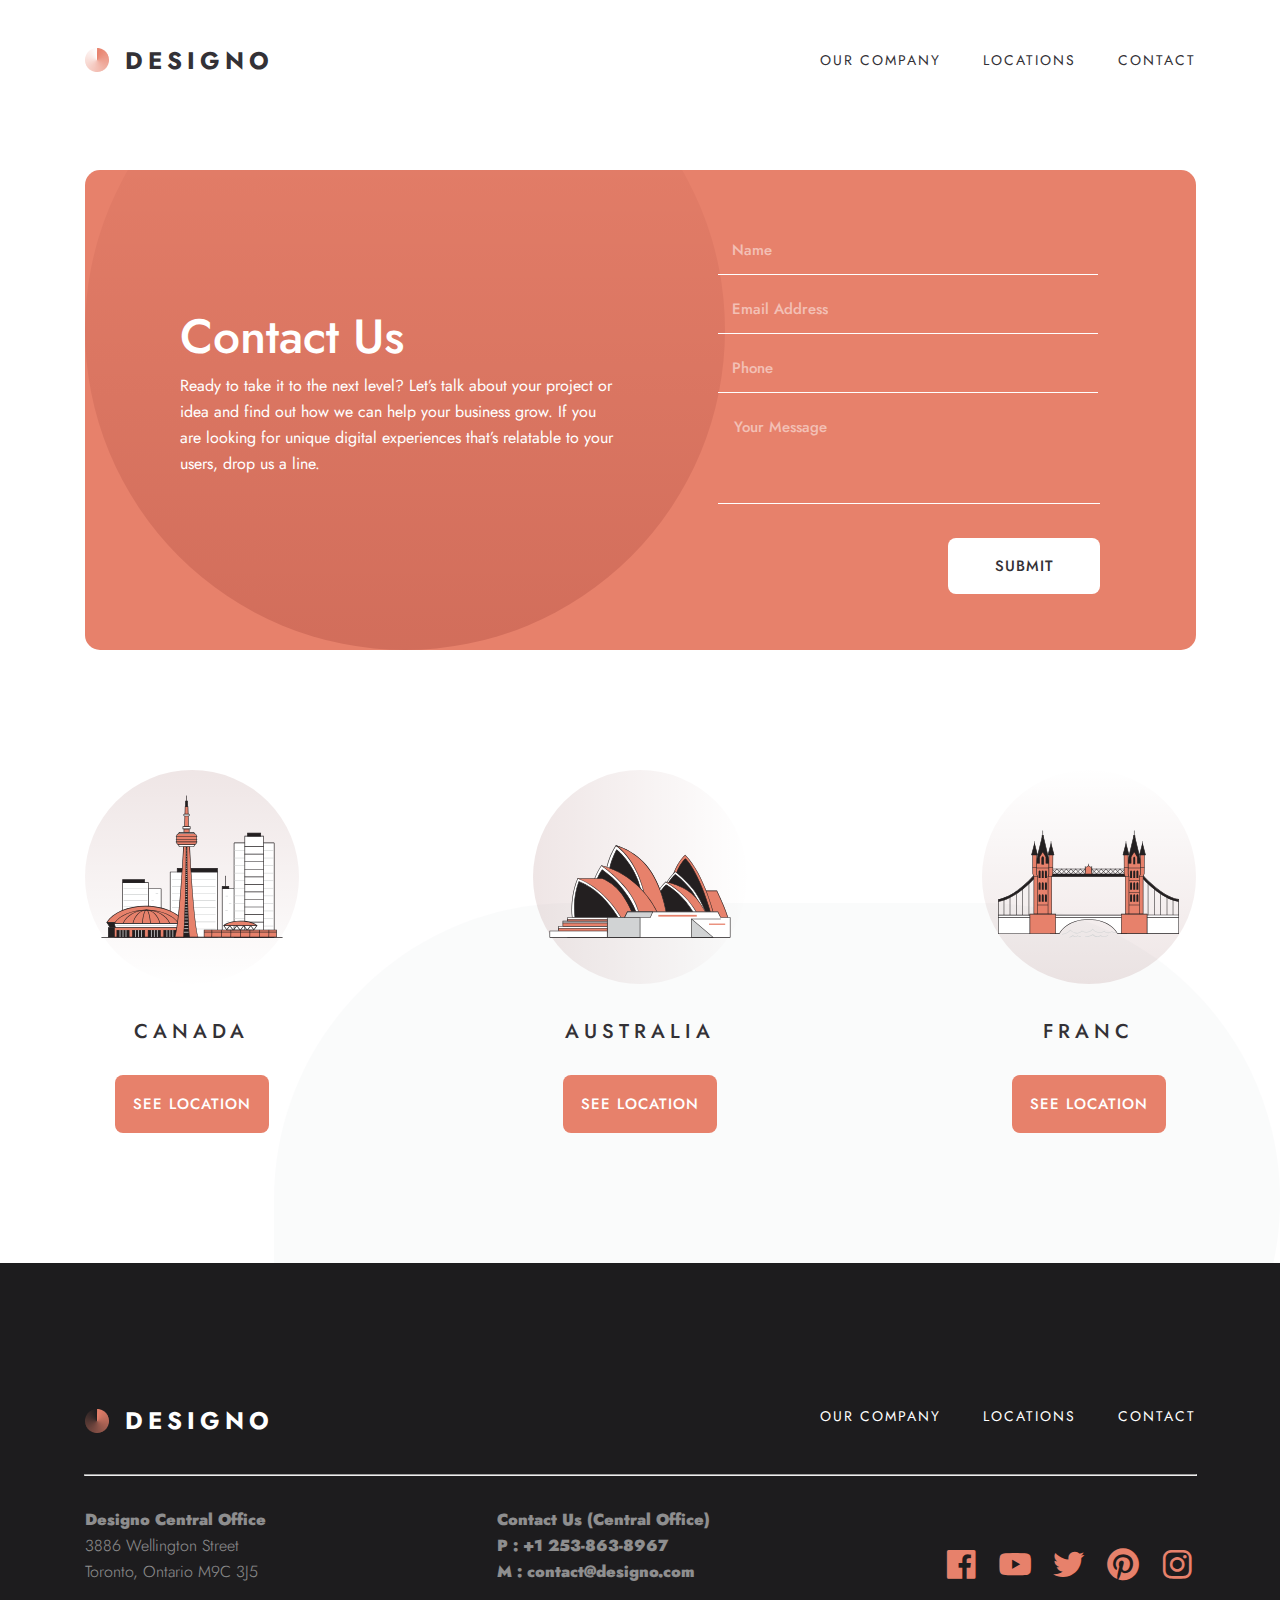
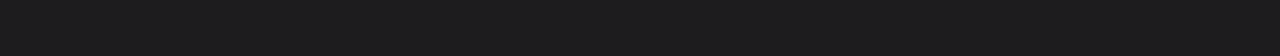
==== commit 1b80d172: "last commit" ====
--- a/pages/contact.html
+++ b/pages/contact.html
@@ -138,8 +138,8 @@
                     <div class="container section__footer__address">
                         <div class="section__footer__address__wrapper">
                             <p><b>Designo Central Office</b></p>
-                            <p>3886 Wellington Street</p>
-                            <p>Toronto, Ontario M9C 3J5</p>
+                            <p class="section__footer__address__wrapper-p">3886 Wellington Street</p>
+                            <p class="section__footer__address__wrapper-p">Toronto, Ontario M9C 3J5</p>
                         </div>
             
                         <div class="section__footer__address__connection">
--- a/css/style.min.css
+++ b/css/style.min.css
@@ -1 +1 @@
-/*! normalize.css v8.0.1 | MIT License | github.com/necolas/normalize.css */@import"https://fonts.googleapis.com/css2?family=Jost:wght@300;400;500;600;700&display=swap";html{line-height:1.15;-webkit-text-size-adjust:100%}body{margin:0}main{display:block}h1{font-size:2em;margin:.67em 0}hr{box-sizing:content-box;height:0;overflow:visible}pre{font-family:monospace,monospace;font-size:1em}a{background-color:rgba(0,0,0,0);text-decoration:none}abbr[title]{border-bottom:none;text-decoration:underline;text-decoration:underline dotted}b,strong{font-weight:bolder}code,kbd,samp{font-family:monospace,monospace;font-size:1em}small{font-size:80%}sub,sup{font-size:75%;line-height:0;position:relative;vertical-align:baseline}sub{bottom:-0.25em}sup{top:-0.5em}img{border-style:none}button,input,optgroup,select,textarea{font-family:inherit;font-size:100%;line-height:1.15;margin:0}button,input{overflow:visible}button,select{text-transform:none}button,[type=button],[type=reset],[type=submit]{-webkit-appearance:button}button::-moz-focus-inner,[type=button]::-moz-focus-inner,[type=reset]::-moz-focus-inner,[type=submit]::-moz-focus-inner{border-style:none;padding:0}button:-moz-focusring,[type=button]:-moz-focusring,[type=reset]:-moz-focusring,[type=submit]:-moz-focusring{outline:1px dotted ButtonText}fieldset{padding:.35em .75em .625em}legend{box-sizing:border-box;color:inherit;display:table;max-width:100%;padding:0;white-space:normal}progress{vertical-align:baseline}textarea{overflow:auto}[type=checkbox],[type=radio]{box-sizing:border-box;padding:0}[type=number]::-webkit-inner-spin-button,[type=number]::-webkit-outer-spin-button{height:auto}[type=search]{-webkit-appearance:textfield;outline-offset:-2px}[type=search]::-webkit-search-decoration{-webkit-appearance:none}::-webkit-file-upload-button{-webkit-appearance:button;font:inherit}details{display:block}summary{display:list-item}template{display:none}[hidden]{display:none}*{margin:0;padding:0;box-sizing:border-box;font-family:"Jost",sans-serif;scroll-behavior:smooth}.container{margin:0 auto;width:1111px}.fixed{position:sticky;top:0;left:0;bottom:0;right:0;z-index:999999}header{background-color:#fff}header .header__flex{display:flex;justify-content:space-between;align-items:center;height:120px}header .header__flex__logo__a{display:flex;align-items:center;gap:16px}header .header__flex__logo__a-title{font-weight:700;font-size:24px;line-height:27px;letter-spacing:5px;color:#333136}header .header__flex__ul--li{display:flex;gap:42px}header .header__flex__ul--li-item{font-weight:400;font-size:14px;line-height:14px;letter-spacing:2px;color:#333136}header .header__flex__ul--li-item:hover{text-decoration:underline}header .header__flex .burger{display:none;cursor:pointer}header .header__flex .bar1,header .header__flex .bar2,header .header__flex .bar3{width:35px;height:5px;background-color:#333;margin:6px 0;transition:.4s}header .header__flex .change .bar1{transform:translate(0, 11px) rotate(-45deg)}header .header__flex .change .bar2{opacity:0}header .header__flex .change .bar3{transform:translate(0, -11px) rotate(45deg)}@media only screen and (max-width: 375px){header{background-color:#fff}header .header__flex{display:flex;justify-content:space-between;align-items:center;height:120px}header .header__flex__logo__a{display:flex;align-items:center;gap:16px}header .header__flex__logo__a-title{font-weight:700;font-size:24px;line-height:27px;letter-spacing:5px;color:#333136}header .header__flex__ul--li{display:none;gap:42px}header .header__flex__ul--li-item{font-weight:400;font-size:14px;line-height:14px;letter-spacing:2px;color:#333136}header .header__flex__ul--li-item:hover{text-decoration:underline}header .header__flex .burger{display:inline-block;cursor:pointer}header .header__flex .bar1,header .header__flex .bar2,header .header__flex .bar3{width:35px;height:5px;background-color:#333;margin:6px 0;transition:.4s}header .header__flex .change .bar1{transform:translate(0, 11px) rotate(-45deg)}header .header__flex .change .bar2{opacity:0}header .header__flex .change .bar3{transform:translate(0, -11px) rotate(45deg)}}.section__footer{margin-top:-80px;height:393px;background-color:#1d1c1e}.section__footer__flex{display:flex;justify-content:space-between;padding-top:144px}.section__footer__flex__logo__a{display:flex;align-items:center}.section__footer__flex__logo__a-span{margin-left:16px;font-weight:700;font-size:24px;line-height:27px;letter-spacing:5px;color:#fff}.section__footer__flex__nav__ul{display:flex;gap:42px;list-style:none}.section__footer__flex__nav__ul__li-a{font-weight:400;font-size:14px;line-height:14px;letter-spacing:2px;color:#fff}.section__footer__flex__nav__ul__li-a:hover{text-decoration:underline}.section__footer .hr{margin-top:40px;margin-bottom:31px}.section__footer__address{display:flex;justify-content:space-between}.section__footer__address__wrapper{font-weight:700;line-height:26px;color:#fff;opacity:.5}.section__footer__address__connection{font-weight:700;font-size:16px;line-height:26px;color:#fff;opacity:.5}.section__footer__address__icon{display:flex;align-items:flex-end;gap:16px}.section__footer__address__icon .bx{font-size:38px;color:#e7816b;transition:.3s}.section__footer__address__icon .bx:hover{color:#ffad9b}@media only screen and (max-width: 768px){.section__footer{height:393px;background-color:#1d1c1e}.section__footer__flex{display:flex;justify-content:space-between;padding-top:144px}.section__footer__flex__logo__a{display:flex;align-items:center}.section__footer__flex__logo__a-span{margin-left:16px;font-weight:700;font-size:24px;line-height:27px;letter-spacing:5px;color:#fff}.section__footer__flex__nav__ul{display:flex;gap:42px;list-style:none}.section__footer__flex__nav__ul__li-a{font-weight:400;font-size:14px;line-height:14px;letter-spacing:2px;color:#fff}.section__footer__flex__nav__ul__li-a:hover{text-decoration:underline}.section__footer .hr{margin-top:40px;margin-bottom:31px}.section__footer__address{display:flex;justify-content:space-between}.section__footer__address__wrapper{font-weight:700;line-height:26px;color:#fff;opacity:.5}.section__footer__address__connection{font-weight:700;font-size:16px;line-height:26px;color:#fff;opacity:.5}.section__footer__address__icon{display:flex;align-items:flex-end;gap:16px}.section__footer__address__icon .bx{font-size:38px;color:#e7816b;transition:.3s}.section__footer__address__icon .bx:hover{color:#ffad9b}}@media only screen and (max-width: 375px){.section__footer{margin-top:-180px;height:835px;background-color:#1d1c1e}.section__footer__flex{display:flex;flex-direction:column;align-items:center;justify-content:center;padding:244px 0 0 0}.section__footer__flex__logo{padding:0 0 40px 0}.section__footer__flex__logo__a{display:flex;align-items:center}.section__footer__flex__logo__a-span{margin-left:16px;font-weight:700;font-size:24px;line-height:27px;letter-spacing:5px;color:#fff}.section__footer__flex__nav__ul{display:flex;flex-direction:column;align-items:center;justify-content:center;gap:42px;list-style:none}.section__footer__flex__nav__ul__li-a{font-weight:400;font-size:14px;line-height:14px;letter-spacing:2px;color:#fff}.section__footer__flex__nav__ul__li-a:hover{text-decoration:underline}.section__footer .hr{background:#fff;opacity:.1;margin-top:40px;margin-bottom:31px}.section__footer__address{margin-top:10px;display:flex;flex-direction:column;gap:40px;align-items:center}.section__footer__address__wrapper{text-align:center;font-weight:700;line-height:26px;color:#fff;opacity:.5}.section__footer__address__connection{text-align:center;font-weight:700;font-size:16px;line-height:26px;color:#fff;opacity:.5}.section__footer__address__icon{display:flex;align-items:flex-end;gap:16px}.section__footer__address__icon .bx{font-size:38px;color:#e7816b;transition:.3s}.section__footer__address__icon .bx:hover{color:#ffad9b}}.section__contactus{margin-top:50px;display:flex;justify-content:space-between;align-items:center;background:#e7816b;border-radius:15px;height:480px;background-image:url(/img/img20.svg);background-repeat:no-repeat}.section__contactus__wrapper{padding:0 0 0 95px}.section__contactus__wrapper-title{margin:-30px 0 12px 0;font-weight:500;font-size:48px;line-height:48px;color:#fff}.section__contactus__wrapper-text{width:82%;font-weight:400;font-size:16px;line-height:26px;color:#fff}.section__contactus__form{display:flex;flex-direction:column;gap:10px;padding:0px 96px 0 0}.section__contactus__form__label-input{border:none;padding:11px 14px;background:rgba(0,0,0,0);outline:none;border-bottom:1px solid #fff;color:#fff;font-weight:500;font-size:15px;line-height:26px;width:380px}.section__contactus__form__label-input::placeholder{font-weight:500;font-size:15px;line-height:26px;color:#fff;mix-blend-mode:normal;opacity:.5}.section__contactus__form__label-input:focus{border-bottom:3px solid #fff}.section__contactus__form-textarea{padding:11px 0 0 16px;background:rgba(0,0,0,0);height:101px;border:none;outline:none;color:#fff;resize:none;border-bottom:1px solid #fff}.section__contactus__form-textarea::placeholder{font-weight:500;font-size:15px;line-height:26px;color:#fff;opacity:.5}.section__contactus__form-textarea:focus{border-bottom:3px solid #fff}.section__contactus__form-submit{margin:24px 0 0 230px;border:none;background:#fff;border-radius:8px;padding:17px 47px;width:152px;font-weight:500;font-size:15px;line-height:22px;text-align:center;letter-spacing:1px;text-transform:uppercase;color:#333136;cursor:pointer;transition:.2s}.section__contactus__form-submit:hover{background:#ffad9b}.rectangle3{position:relative;z-index:0}.rectangle3-img{position:absolute;top:-260px;right:0;z-index:1;opacity:.6}.section__hero{margin-top:120px;text-align:center;display:flex;justify-content:space-between}.section__hero__wrapper{background-image:url(/img/img25.svg);background-repeat:no-repeat;background-position:top;background-size:contain;z-index:99}.section__hero__wrapper-img{margin-top:25px}.section__hero__wrapper-img.action{margin-top:75px}.section__hero__wrapper-img.active{margin-top:60px}.section__hero__wrapper-title{margin-top:77px;font-weight:500;font-size:20px;line-height:26px;text-align:center;letter-spacing:5px;color:#333136}.section__hero__wrapper-btn{margin:30px;padding:18px;border:none;background:#e7816b;border-radius:8px;font-weight:500;font-size:15px;line-height:22px;text-align:center;letter-spacing:1px;color:#fff;cursor:pointer;transition:.2s}.section__hero__wrapper-btn:hover{background:#ffad9b}.section__hero__wrapper:nth-child(2){background-image:url(/img/img26.svg);background-repeat:no-repeat;background-position:top;background-size:contain;z-index:999}.section__hero__wrapper:nth-child(3){background-image:url(/img/img27.svg);background-repeat:no-repeat;background-position:top;background-size:contain;z-index:999}.section__footers{position:sticky;margin-top:100px;height:393px;background-color:#1d1c1e;z-index:9999}.section__footers__flexs{display:flex;justify-content:space-between;padding-top:144px}.section__footers__flexs__logo__a{display:flex;align-items:center}.section__footers__flexs__logo__a-span{margin-left:16px;font-weight:700;font-size:24px;line-height:27px;letter-spacing:5px;color:#fff}.section__footers__flexs__nav__ul{display:flex;gap:42px;list-style:none}.section__footers__flexs__nav__ul__li-a{font-weight:400;font-size:14px;line-height:14px;letter-spacing:2px;color:#fff}.section__footers__flexs__nav__ul__li-a:hover{text-decoration:underline}.section__footers .hr{margin-top:40px;margin-bottom:31px}.section__footers__address{display:flex;justify-content:space-between}.section__footers__address__wrapper{font-weight:700;line-height:26px;color:#fff;opacity:.5}.section__footers__address__connection{font-weight:700;font-size:16px;line-height:26px;color:#fff;opacity:.5}.section__footers__address__icon{display:flex;align-items:flex-end;gap:16px}.section__footers__address__icon .bx{font-size:38px;color:#e7816b;transition:.3s}.section__footers__address__icon .bx:hover{color:#ffad9b}@media only screen and (max-width: 768px){.section__contactus{margin-top:100px;display:flex;flex-direction:column;align-items:center;justify-content:space-evenly;align-items:center;background:#e7816b;border-radius:15px;height:711px;background-image:url(/img/img20.svg);background-repeat:no-repeat}.section__contactus__wrapper{padding:0 0 0 65px}.section__contactus__wrapper-title{margin:20px 0 32px 0;font-weight:500;font-size:48px;line-height:48px;color:#fff}.section__contactus__wrapper-text{width:90%;font-weight:400;font-size:16px;line-height:26px;color:#fff}.section__contactus__form{display:flex;flex-direction:column;gap:10px;padding:0}.section__contactus__form__label-input{border:none;padding:11px 14px;background:rgba(0,0,0,0);outline:none;border-bottom:1px solid #fff;color:#fff;font-weight:500;font-size:15px;line-height:26px;width:573px}.section__contactus__form__label-input::placeholder{font-weight:500;font-size:15px;line-height:26px;color:#fff;mix-blend-mode:normal;opacity:.5}.section__contactus__form__label-input:focus{border-bottom:3px solid #fff}.section__contactus__form-textarea{padding:11px 0 0 16px;background:rgba(0,0,0,0);height:101px;border:none;outline:none;color:#fff;resize:none;border-bottom:1px solid #fff}.section__contactus__form-textarea::placeholder{font-weight:500;font-size:15px;line-height:26px;color:#fff;opacity:.5}.section__contactus__form-textarea:focus{border-bottom:3px solid #fff}.section__contactus__form-submit{margin:20px 0 0 420px;border:none;background:#fff;border-radius:8px;padding:17px 47px;width:152px;font-weight:500;font-size:15px;line-height:22px;text-align:center;letter-spacing:1px;text-transform:uppercase;color:#333136;cursor:pointer;transition:.2s}.section__contactus__form-submit:hover{background:#ffad9b}.rectangle3{position:relative;z-index:0}.rectangle3-img{display:none;position:absolute;top:-260px;right:0;z-index:1;opacity:.6}.section__hero{padding:180px 0 0 0;text-align:center;display:flex;flex-direction:column;align-items:center;justify-content:space-between;gap:80px}.section__hero__wrapper{background-image:url(/img/img25.svg);background-repeat:no-repeat;background-position:top;background-size:contain;z-index:99}.section__hero__wrapper-img{margin-top:25px}.section__hero__wrapper-img.action{margin-top:75px}.section__hero__wrapper-img.active{margin-top:60px}.section__hero__wrapper-title{margin-top:77px;font-weight:500;font-size:20px;line-height:26px;text-align:center;letter-spacing:5px;color:#333136}.section__hero__wrapper-btn{margin:30px;padding:18px;border:none;background:#e7816b;border-radius:8px;font-weight:500;font-size:15px;line-height:22px;text-align:center;letter-spacing:1px;text-transform:uppercase;color:#fff;cursor:pointer}.section__hero__wrapper:nth-child(2){background-image:url(/img/img26.svg);background-repeat:no-repeat;background-position:top;background-size:contain;z-index:999}.section__hero__wrapper:nth-child(3){background-image:url(/img/img27.svg);background-repeat:no-repeat;background-position:top;background-size:contain;z-index:999}}@media only screen and (max-width: 375px){.section__contactus{display:flex;flex-direction:column;align-items:center;justify-content:space-evenly;background:#e7816b;height:764px;width:375px !important;border-radius:0;background-image:url(/img/img20.svg);background-size:cover}.section__contactus__wrapper{padding:0;text-align:center}.section__contactus__wrapper-title{margin:0;font-weight:500;font-size:48px;line-height:48px;color:#fff}.section__contactus__wrapper-text{margin-top:24px;width:327px;font-weight:400;font-size:16px;line-height:26px;color:#fff}.section__contactus__form{display:flex;flex-direction:column;align-items:center;gap:10px;padding:0}.section__contactus__form__label-input{border:none;padding:11px 14px;background:rgba(0,0,0,0);outline:none;border-bottom:1px solid #fff;color:#fff;font-weight:500;font-size:15px;line-height:26px;width:327px}.section__contactus__form__label-input::placeholder{font-weight:500;font-size:15px;line-height:26px;color:#fff;mix-blend-mode:normal;opacity:.5}.section__contactus__form__label-input:focus{border-bottom:3px solid #fff}.section__contactus__form-textarea{padding:11px 0 0 16px;background:rgba(0,0,0,0);height:101px;border:none;outline:none;color:#fff;resize:none;width:327px;border-bottom:1px solid #fff}.section__contactus__form-textarea::placeholder{font-weight:500;font-size:15px;line-height:26px;color:#fff;opacity:.5}.section__contactus__form-textarea:focus{border-bottom:3px solid #fff}.section__contactus__form-submit{margin:40px auto;border:none;background:#fff;border-radius:8px;padding:17px 47px;width:152px;font-weight:500;font-size:15px;line-height:22px;text-align:center;letter-spacing:1px;text-transform:uppercase;color:#333136;cursor:pointer;transition:.2s}.section__contactus__form-submit:hover{background:#ffad9b}.section__footers{position:sticky;margin-top:100px;height:686px;background-color:#1d1c1e;z-index:9999}.section__footers__flexs{display:flex;align-items:center;flex-direction:column;justify-content:center;padding:64px}.section__footers__flexs__logo{margin:0 0 42px 0}.section__footers__flexs__logo__a{display:flex;align-items:center}.section__footers__flexs__logo__a-span{margin-left:16px;font-weight:700;font-size:24px;line-height:27px;letter-spacing:5px;color:#fff}.section__footers__flexs__nav__ul{display:flex;gap:42px;list-style:none}.section__footers__flexs__nav__ul__li-a{font-weight:400;font-size:14px;line-height:14px;letter-spacing:2px;color:#fff}.section__footers__flexs__nav__ul__li-a:hover{text-decoration:underline}.section__footers .hr{margin-top:0;margin-bottom:31px}.section__footers__address{display:flex;justify-content:space-between}.section__footers__address__wrapper{font-weight:700;line-height:26px;color:#fff;opacity:.5}.section__footers__address__connection{font-weight:700;font-size:16px;line-height:26px;color:#fff;opacity:.5}.section__footers__address__icon{display:flex;align-items:flex-end;gap:16px}.section__footers__address__icon .bx{font-size:38px;color:#e7816b;transition:.3s}.section__footers__address__icon .bx:hover{color:#ffad9b}}.section__company{position:sticky;background-image:url(/img/img1.svg);z-index:999;margin-top:50px;background-repeat:no-repeat;background-size:contain;background-position:right;height:640px;border-radius:15px;background-color:#e7816b;display:flex}.section__company__wrapper{z-index:999}.section__company__wrapper-title{width:75%;font-weight:500;font-size:48px;line-height:48px;color:#fff;margin:145px 0 11px 95px}.section__company__wrapper-text{margin:30px 0 40px 95px;width:65%;font-weight:400;font-size:16px;line-height:26px;color:#fff}.section__company__wrapper-btn{margin:0 0 0 95px;background:#fff;border-radius:8px;border:none;padding:18px 25px;font-weight:500;font-size:15px;line-height:22px;letter-spacing:1px;text-transform:uppercase;color:#333136;cursor:pointer;transition:.2s}.section__company__wrapper-btn:hover{background:#ffad9b}.section__company__img{z-index:999}.section__company__img__a-img{margin-top:19px;margin-left:3px}.section__locations{margin-top:160px}.section__locations__flex{display:flex;gap:26px}.section__locations__flex__img1{text-align:center;color:#fff;padding:273px 136px;background-image:url(/img/img3.png);background-repeat:no-repeat;background-size:contain;opacity:1;z-index:999}.section__locations__flex__img1:hover{opacity:.5;z-index:999}.section__locations__flex__img1-title{font-weight:500;font-size:40px;line-height:48px;letter-spacing:2px;color:#fff;margin:0 0 24px 0}.section__locations__flex__img1-a{font-weight:500;font-size:15px;line-height:22px;letter-spacing:5px;text-transform:uppercase;color:#fff}.section__locations__flex__two{display:flex;flex-direction:column;gap:23px}.section__locations__flex__two__img1{text-align:center;color:#fff;padding:107px 143px;background-image:url(/img/img5.png);background-repeat:no-repeat;background-size:contain;z-index:999}.section__locations__flex__two__img1:hover{opacity:.5}.section__locations__flex__two__img1-title{margin:0 0 24px 0;font-weight:500;font-size:40px;line-height:48px;text-align:center;letter-spacing:2px;color:#fff}.section__locations__flex__two__img2{text-align:center;color:#fff;padding:107px 88px;background-image:url(/img/img6.png);background-repeat:no-repeat;background-size:contain}.section__locations__flex__two__img2:hover{opacity:.5}.section__locations__flex__two__img2-title{margin:0 0 24px 0;font-weight:500;font-size:40px;line-height:48px;text-align:center;letter-spacing:2px;color:#fff}.rectangle1{position:relative}.rectangle1-img{position:absolute;top:280px;right:0}.rectangle{position:relative;z-index:0}.rectangle-img{position:absolute;top:-325px;left:0;z-index:1}.section__contact{margin-top:150px}.section__contact__flex{display:flex;text-align:center;justify-content:space-between}.section__contact .card__body:nth-child(2){background-image:url(/img/img12.svg);background-repeat:no-repeat;background-position:top;z-index:9}.section__contact .card__body:nth-child(3){background-image:url(/img/img13.svg);background-repeat:no-repeat;background-position:top;z-index:9}.section__contact .card__body{background-image:url(/img/img9.svg);background-repeat:no-repeat;background-position:top;z-index:999}.section__contact .card__body-img{margin-top:15px}.section__contact .card__body-img.active{margin-top:38px}.section__contact .card__body-title{margin:68px 0 32px 0;font-weight:500;font-size:20px;line-height:26px;text-align:center;letter-spacing:5px;color:#333136}.section__contact .card__body-title.active{margin:78px 0 32px 0}.section__contact .card__body-text{width:350px;font-weight:400;font-size:16px;line-height:26px;text-align:center;color:#333136}.advitizing{position:relative}.advitizing__project{background:#e7816b;border-radius:15px;height:292px;position:sticky;margin-top:160px;background-image:url(/img/img15.svg);background-repeat:no-repeat;background-position:top;background-position-x:527px}.advitizing__project .bg__one{background-image:url(/img/img16.svg);background-repeat:no-repeat;background-position-x:right;background-position-y:top;outline:none;border-top-right-radius:15px}.advitizing__project .bg__one .bg__two{background-image:url(/img/img17.svg);background-repeat:no-repeat;background-position-y:bottom;background-position-x:right}.advitizing__project .bg__one .bg__two .bg__three{background-image:url(/img/img18.svg);background-repeat:no-repeat;background-position-y:bottom;background-position-x:527px}.advitizing__project .bg__one .bg__two .bg__three .bg__four{background-image:url(/img/img19.svg);background-repeat:no-repeat;background-position-y:bottom;background-position-x:227px;display:flex}.advitizing__project__card{color:#fff;padding:75px 0 75px 95px}.advitizing__project__card-title{width:45%;font-weight:500;font-size:40px;line-height:40px}.advitizing__project__card-text{margin-top:10px;font-weight:400;font-size:16px;line-height:26px;width:64%}.advitizing__project__btn{padding:110px 0 0 0}.advitizing__project__btn-btns{width:152px;border:none;border-radius:8px;background:#fff;padding:17px 19px;font-weight:500;font-size:15px;line-height:22px;letter-spacing:1px;text-transform:uppercase;color:#333136;cursor:pointer;transition:.2s}.advitizing__project__btn-btns:hover{background:#ffad9b}@media only screen and (max-width: 768px){.container{width:689px;margin:0 auto}.section__company{position:sticky;background-image:url(/img/img1.svg);z-index:999;margin-top:50px;background-repeat:no-repeat;background-size:cover;background-position:left;overflow:hidden;height:933px;border-radius:15px;background-color:#e7816b;display:flex;flex-direction:column;align-items:center;text-align:center}.section__company__wrapper{z-index:999}.section__company__wrapper-title{width:573px;margin:60px 58px 8px 58px;font-weight:500;font-size:48px;line-height:48px;color:#fff}.section__company__wrapper-text{width:445px;margin:30px 127px;font-weight:400;font-size:16px;line-height:26px;color:#fff}.section__company__wrapper-btn{margin:0;background:#fff;border-radius:8px;border:none;padding:18px 25px;font-weight:500;font-size:15px;line-height:22px;letter-spacing:1px;text-transform:uppercase;color:#333136;cursor:pointer;transition:.2s}.section__company__wrapper-btn:hover{background:#ffad9b}.section__company__img{z-index:999}.section__company__img__a-img{margin-left:35px;margin-top:19px}.section__locations{margin-top:120px}.section__locations__flex{display:flex;flex-direction:column;gap:26px}.section__locations__flex__img1{padding:0;text-align:center;height:200px;color:#fff;background-image:url(/img/img3.png);background-repeat:no-repeat;background-size:cover;background-position:bottom;border-top-right-radius:15px;border-top-left-radius:15px}.section__locations__flex__img1:hover{opacity:.5}.section__locations__flex__img1-title{font-weight:500;font-size:40px;line-height:48px;letter-spacing:2px;color:#fff;margin:50px 0 24px 0}.section__locations__flex__img1-a{font-weight:500;font-size:15px;line-height:22px;letter-spacing:5px;text-transform:uppercase;color:#fff}.section__locations__flex__two{display:flex;flex-direction:column;gap:23px}.section__locations__flex__two__img1{text-align:center;color:#fff;padding:0;background-image:url(/img/img5.png);background-repeat:no-repeat;background-size:cover;background-position:center;border-radius:15px;height:200px;z-index:999}.section__locations__flex__two__img1:hover{opacity:.5}.section__locations__flex__two__img1-title{margin:50px 0 24px 0;font-weight:500;font-size:40px;line-height:48px;text-align:center;letter-spacing:2px;color:#fff}.section__locations__flex__two__img2{text-align:center;color:#fff;padding:0;height:200px;background-image:url(/img/img6.png);background-repeat:no-repeat;background-size:cover;border-bottom-right-radius:15px;border-bottom-left-radius:15px}.section__locations__flex__two__img2:hover{opacity:.5}.section__locations__flex__two__img2-title{margin:50px 0 24px 0;font-weight:500;font-size:40px;line-height:48px;text-align:center;letter-spacing:2px;color:#fff}.rectangle1{position:relative}.rectangle1-img{display:none;position:absolute;top:280px;right:0}.rectangle{position:relative;z-index:0}.rectangle-img{display:none;position:absolute;top:-325px;left:0;z-index:1}.section__contact{margin-top:150px}.section__contact__flex{display:flex;flex-direction:column;gap:52px;text-align:start}.section__contact .card__body:nth-child(2){background-image:url(/img/img12.svg);background-repeat:no-repeat;background-position:top;background-position-x:left;z-index:9}.section__contact .card__body:nth-child(3){background-image:url(/img/img13.svg);background-repeat:no-repeat;background-position:top;background-position-x:left;z-index:9}.section__contact .card__body{background-image:url(/img/img9.svg);background-repeat:no-repeat;background-position:top;background-position-x:left;z-index:999;display:flex;align-items:center;gap:48px}.section__contact .card__body-img{margin-top:15px}.section__contact .card__body-img.active{margin-top:38px}.section__contact .card__body-title{text-align:start;margin:5px 0 16px 0;font-weight:500;font-size:20px;line-height:26px;letter-spacing:5px;color:#333136}.section__contact .card__body-title.active{margin:5px 0 16px -14px}.section__contact .card__body-text.active{margin:0 0 0 -14px}.section__contact .card__body-text{text-align:start;width:439px;font-weight:400;font-size:16px;line-height:26px;color:#333136}.advitizing{position:relative}.advitizing__project{background:#e7816b;border-radius:15px;height:350px;position:sticky;margin-top:160px;background-image:url(/img/img15.svg);background-repeat:no-repeat;background-position:top;background-position-x:300px}.advitizing__project .bg__one{background-image:url(/img/img16.svg);background-repeat:no-repeat;background-position-x:592px;background-position-y:top;border-top-right-radius:15px}.advitizing__project .bg__one .bg__two{background-image:url(/img/img17.svg);background-repeat:no-repeat;background-position-y:bottom;background-position-x:592px;border-bottom-right-radius:15px}.advitizing__project .bg__one .bg__two .bg__three{background-image:url(/img/img18.svg);background-repeat:no-repeat;background-position-y:bottom;background-position-x:300px}.advitizing__project .bg__one .bg__two .bg__three .bg__four{background-image:url(/img/img19.svg);background-repeat:no-repeat;background-position-y:bottom;background-position-x:-10px;border-bottom-left-radius:15px;display:flex;flex-direction:column;text-align:center;padding:57px 59px}.advitizing__project__card{color:#fff;padding:0}.advitizing__project__card-title{margin:0 auto;width:335px;font-weight:500;font-size:40px;line-height:40px}.advitizing__project__card-text{font-weight:400;font-size:16px;line-height:26px;width:430px;margin:8px auto}.advitizing__project__btn{padding:32px 0 0 0}.advitizing__project__btn-btns{width:152px;border:none;border-radius:8px;background:#fff;padding:17px 19px;font-weight:500;font-size:15px;line-height:22px;letter-spacing:1px;text-transform:uppercase;color:#333136;cursor:pointer;transition:.2s;margin:0 auto}.advitizing__project__btn-btns:hover{background:#ffad9b}}@media only screen and (max-width: 375px){.container{width:327px;margin:0 auto}.section__company{position:sticky;background-image:url(/img/img1.svg);z-index:999;background-repeat:no-repeat;background-size:cover;background-position:left;border-radius:0;background-color:#e7816b;display:flex;width:100%}.section__company__wrapper{z-index:999}.section__company__wrapper-title{width:327px;margin:80px auto;font-weight:500;font-size:32px;line-height:36px;color:#fff}.section__company__wrapper-text{width:327px;margin:-55px auto;font-weight:400;font-size:15px;line-height:25px;color:#fff}.section__company__wrapper-btn{background:#fff;border-radius:8px;border:none;padding:18px 25px;font-weight:500;font-size:15px;line-height:22px;letter-spacing:1px;text-transform:uppercase;color:#333136;cursor:pointer;transition:.2s;margin:85px auto}.section__company__wrapper-btn:hover{background:#ffad9b}.section__company__img{z-index:999}.section__company__img__a-img{margin-top:-48px;margin-left:30px}.section__locations{margin-top:120px}.section__locations__flex{display:flex;flex-direction:column;gap:26px}.section__locations__flex__img1{padding:0;text-align:center;height:250px;color:#fff;background-image:url(/img/img3.png);background-repeat:no-repeat;background-size:cover;background-position:bottom;border-radius:15px}.section__locations__flex__img1:hover{opacity:.5}.section__locations__flex__img1-title{font-weight:500;font-size:28px;line-height:36px;letter-spacing:1.4px;color:#fff;margin:90px 0 11px 0}.section__locations__flex__img1-a{font-weight:500;font-size:15px;line-height:22px;letter-spacing:5px;text-transform:uppercase;color:#fff}.section__locations__flex__two{display:flex;flex-direction:column;gap:23px}.section__locations__flex__two__img1{text-align:center;color:#fff;padding:0;background-image:url(/img/img5.png);background-repeat:no-repeat;background-size:cover;background-position:center;border-radius:15px;height:250px;z-index:999}.section__locations__flex__two__img1:hover{opacity:.5}.section__locations__flex__two__img1-title{margin:90px 0 11px 0;font-weight:500;font-size:28px;line-height:36px;text-align:center;letter-spacing:1.4px;color:#fff}.section__locations__flex__two__img2{text-align:center;color:#fff;padding:0;height:250px;background-image:url(/img/img6.png);background-repeat:no-repeat;background-size:cover;border-radius:15px}.section__locations__flex__two__img2:hover{opacity:.5}.section__locations__flex__two__img2-title{margin:90px 0 11px 0;font-weight:500;font-size:28px;line-height:36px;text-align:center;letter-spacing:1.4px;color:#fff}.rectangle1{position:relative}.rectangle1-img{display:none;position:absolute;top:280px;right:0}.rectangle{position:relative;z-index:0}.rectangle-img{display:none;position:absolute;top:-325px;left:0;z-index:1}.section__contact__flex{display:flex;flex-direction:column;justify-content:space-between;gap:90px}.section__contact .card__body:nth-child(2){background-image:url(/img/img12.svg);background-repeat:no-repeat;background-position:top;z-index:9}.section__contact .card__body:nth-child(3){background-image:url(/img/img13.svg);background-repeat:no-repeat;background-position:top;z-index:9}.section__contact .card__body{background-image:url(/img/img9.svg);background-repeat:no-repeat;background-position:top;z-index:999;display:flex;flex-direction:column}.section__contact .card__body-img{margin-top:15px}.section__contact .card__body-img.active{margin-top:38px}.section__contact .card__body-title{margin:38px 0 32px 0;font-weight:500;font-size:20px;line-height:26px;text-align:center;letter-spacing:5px;color:#333136}.section__contact .card__body-title.active{margin:38px 0 32px 0}.section__contact .card__body-text{width:327px;font-weight:400;font-size:16px;line-height:26px;text-align:center;color:#333136}.section__contact .card__body-text.active{margin-left:1px}.advitizing{position:relative}.advitizing__project{background:#e7816b;border-radius:15px;height:379px;position:sticky;margin-top:120px;background-image:url(/img/img15.svg);background-repeat:no-repeat;background-position:top;background-position-x:40px}.advitizing__project .bg__one{background-image:url(/img/img16dsf.svg);background-repeat:no-repeat;background-position-x:592px;background-position-y:top;border-top-right-radius:15px}.advitizing__project .bg__one .bg__two{background-image:url(/img/img17fdfs.svg);background-repeat:no-repeat;background-position-y:bottom;background-position-x:592px;border-bottom-right-radius:15px}.advitizing__project .bg__one .bg__two .bg__three{background-image:url(/img/img18.svg);background-repeat:no-repeat;background-size:contain;background-position-y:bottom;background-position-x:25px}.advitizing__project .bg__one .bg__two .bg__three .bg__four{background-image:url(/img/img19.svg);background-repeat:no-repeat;background-position-y:bottom;background-position-x:-240px;border-bottom-left-radius:15px;display:flex;flex-direction:column;padding:0}.advitizing__project__card{color:#fff;padding:0}.advitizing__project__card-title{margin:64px auto;width:279px;font-weight:500;font-size:32px;line-height:36px}.advitizing__project__card-text{font-weight:400;font-size:15px;line-height:25px;width:279px;margin:-40px auto}.advitizing__project__btn{padding:66px 0 62px 0}.advitizing__project__btn-btns{width:152px;border:none;border-radius:8px;background:#fff;padding:17px 19px;font-weight:500;font-size:15px;line-height:22px;letter-spacing:1px;text-transform:uppercase;color:#333136;cursor:pointer;transition:.2s;margin:0 auto}.advitizing__project__btn-btns:hover{background:#ffad9b}}/*# sourceMappingURL=style.min.css.map */+/*! normalize.css v8.0.1 | MIT License | github.com/necolas/normalize.css */@import"https://fonts.googleapis.com/css2?family=Jost:wght@300;400;500;600;700&display=swap";html{line-height:1.15;-webkit-text-size-adjust:100%}body{margin:0}main{display:block}h1{font-size:2em;margin:.67em 0}hr{box-sizing:content-box;height:0;overflow:visible}pre{font-family:monospace,monospace;font-size:1em}a{background-color:rgba(0,0,0,0);text-decoration:none}abbr[title]{border-bottom:none;text-decoration:underline;text-decoration:underline dotted}b,strong{font-weight:bolder}code,kbd,samp{font-family:monospace,monospace;font-size:1em}small{font-size:80%}sub,sup{font-size:75%;line-height:0;position:relative;vertical-align:baseline}sub{bottom:-0.25em}sup{top:-0.5em}img{border-style:none}button,input,optgroup,select,textarea{font-family:inherit;font-size:100%;line-height:1.15;margin:0}button,input{overflow:visible}button,select{text-transform:none}button,[type=button],[type=reset],[type=submit]{-webkit-appearance:button}button::-moz-focus-inner,[type=button]::-moz-focus-inner,[type=reset]::-moz-focus-inner,[type=submit]::-moz-focus-inner{border-style:none;padding:0}button:-moz-focusring,[type=button]:-moz-focusring,[type=reset]:-moz-focusring,[type=submit]:-moz-focusring{outline:1px dotted ButtonText}fieldset{padding:.35em .75em .625em}legend{box-sizing:border-box;color:inherit;display:table;max-width:100%;padding:0;white-space:normal}progress{vertical-align:baseline}textarea{overflow:auto}[type=checkbox],[type=radio]{box-sizing:border-box;padding:0}[type=number]::-webkit-inner-spin-button,[type=number]::-webkit-outer-spin-button{height:auto}[type=search]{-webkit-appearance:textfield;outline-offset:-2px}[type=search]::-webkit-search-decoration{-webkit-appearance:none}::-webkit-file-upload-button{-webkit-appearance:button;font:inherit}details{display:block}summary{display:list-item}template{display:none}[hidden]{display:none}*{margin:0;padding:0;box-sizing:border-box;font-family:"Jost",sans-serif;scroll-behavior:smooth}.container{margin:0 auto;width:1111px}.fixed{position:sticky;top:0;left:0;bottom:0;right:0;z-index:999999}header{background-color:#fff}header .header__flex{display:flex;justify-content:space-between;align-items:center;height:120px}header .header__flex__logo__a{display:flex;align-items:center;gap:16px}header .header__flex__logo__a-title{font-weight:700;font-size:24px;line-height:27px;letter-spacing:5px;color:#333136}header .header__flex__ul--li{display:flex;gap:42px}header .header__flex__ul--li-item{font-weight:400;font-size:14px;line-height:14px;letter-spacing:2px;color:#333136}header .header__flex__ul--li-item:hover{text-decoration:underline}header .header__flex .burger{display:none;cursor:pointer}header .header__flex .bar1,header .header__flex .bar2,header .header__flex .bar3{width:35px;height:5px;background-color:#333;margin:6px 0;transition:.4s}header .header__flex .change .bar1{transform:translate(0, 11px) rotate(-45deg)}header .header__flex .change .bar2{opacity:0}header .header__flex .change .bar3{transform:translate(0, -11px) rotate(45deg)}@media only screen and (max-width: 375px){header{background-color:#fff}header .header__flex{display:flex;justify-content:space-between;align-items:center;height:120px}header .header__flex__logo__a{display:flex;align-items:center;gap:16px}header .header__flex__logo__a-title{font-weight:700;font-size:24px;line-height:27px;letter-spacing:5px;color:#333136}header .header__flex__ul--li{display:none;gap:42px}header .header__flex__ul--li-item{font-weight:400;font-size:14px;line-height:14px;letter-spacing:2px;color:#333136}header .header__flex__ul--li-item:hover{text-decoration:underline}header .header__flex .burger{display:inline-block;cursor:pointer}header .header__flex .bar1,header .header__flex .bar2,header .header__flex .bar3{width:35px;height:5px;background-color:#333;margin:6px 0;transition:.4s}header .header__flex .change .bar1{transform:translate(0, 11px) rotate(-45deg)}header .header__flex .change .bar2{opacity:0}header .header__flex .change .bar3{transform:translate(0, -11px) rotate(45deg)}}.section__footer{margin-top:-80px;height:393px;background-color:#1d1c1e}.section__footer__flex{display:flex;justify-content:space-between;padding-top:144px}.section__footer__flex__logo__a{display:flex;align-items:center}.section__footer__flex__logo__a-span{margin-left:16px;font-weight:700;font-size:24px;line-height:27px;letter-spacing:5px;color:#fff}.section__footer__flex__nav__ul{display:flex;gap:42px;list-style:none}.section__footer__flex__nav__ul__li-a{font-weight:400;font-size:14px;line-height:14px;letter-spacing:2px;color:#fff}.section__footer__flex__nav__ul__li-a:hover{text-decoration:underline}.section__footer .hr{margin-top:40px;margin-bottom:31px}.section__footer__address{display:flex;justify-content:space-between}.section__footer__address__wrapper{font-weight:700;line-height:26px;color:#fff;opacity:.5}.section__footer__address__wrapper-p{font-weight:300}.section__footer__address__connection{font-weight:700;font-size:16px;line-height:26px;color:#fff;opacity:.5}.section__footer__address__icon{display:flex;align-items:flex-end;gap:16px}.section__footer__address__icon .bx{font-size:38px;color:#e7816b;transition:.3s}.section__footer__address__icon .bx:hover{color:#ffad9b}@media only screen and (max-width: 768px){.section__footer{height:393px;background-color:#1d1c1e}.section__footer__flex{display:flex;justify-content:space-between;padding-top:144px}.section__footer__flex__logo__a{display:flex;align-items:center}.section__footer__flex__logo__a-span{margin-left:16px;font-weight:700;font-size:24px;line-height:27px;letter-spacing:5px;color:#fff}.section__footer__flex__nav__ul{display:flex;gap:42px;list-style:none}.section__footer__flex__nav__ul__li-a{font-weight:400;font-size:14px;line-height:14px;letter-spacing:2px;color:#fff}.section__footer__flex__nav__ul__li-a:hover{text-decoration:underline}.section__footer .hr{margin-top:40px;margin-bottom:31px}.section__footer__address{display:flex;justify-content:space-between}.section__footer__address__wrapper{font-weight:700;line-height:26px;color:#fff;opacity:.5}.section__footer__address__wrapper-p{font-weight:300}.section__footer__address__connection{font-weight:700;font-size:16px;line-height:26px;color:#fff;opacity:.5}.section__footer__address__icon{display:flex;align-items:flex-end;gap:16px}.section__footer__address__icon .bx{font-size:38px;color:#e7816b;transition:.3s}.section__footer__address__icon .bx:hover{color:#ffad9b}}@media only screen and (max-width: 375px){.section__footer{margin-top:-180px;height:835px;background-color:#1d1c1e}.section__footer__flex{display:flex;flex-direction:column;align-items:center;justify-content:center;padding:244px 0 0 0}.section__footer__flex__logo{padding:0 0 40px 0}.section__footer__flex__logo__a{display:flex;align-items:center}.section__footer__flex__logo__a-span{margin-left:16px;font-weight:700;font-size:24px;line-height:27px;letter-spacing:5px;color:#fff}.section__footer__flex__nav__ul{display:flex;flex-direction:column;align-items:center;justify-content:center;gap:42px;list-style:none}.section__footer__flex__nav__ul__li-a{font-weight:400;font-size:14px;line-height:14px;letter-spacing:2px;color:#fff}.section__footer__flex__nav__ul__li-a:hover{text-decoration:underline}.section__footer .hr{background:#fff;opacity:.1;margin-top:40px;margin-bottom:31px}.section__footer__address{margin-top:10px;display:flex;flex-direction:column;gap:40px;align-items:center}.section__footer__address__wrapper{text-align:center;font-weight:700;line-height:26px;color:#fff;opacity:.5}.section__footer__address__wrapper-p{font-weight:300}.section__footer__address__connection{text-align:center;font-weight:700;font-size:16px;line-height:26px;color:#fff;opacity:.5}.section__footer__address__icon{display:flex;align-items:flex-end;gap:16px}.section__footer__address__icon .bx{font-size:38px;color:#e7816b;transition:.3s}.section__footer__address__icon .bx:hover{color:#ffad9b}}.section__contactus{margin-top:50px;display:flex;justify-content:space-between;align-items:center;background:#e7816b;border-radius:15px;height:480px;background-image:url(/img/img20.svg);background-repeat:no-repeat}.section__contactus__wrapper{padding:0 0 0 95px}.section__contactus__wrapper-title{margin:-30px 0 12px 0;font-weight:500;font-size:48px;line-height:48px;color:#fff}.section__contactus__wrapper-text{width:82%;font-weight:400;font-size:16px;line-height:26px;color:#fff}.section__contactus__form{display:flex;flex-direction:column;gap:10px;padding:0px 96px 0 0}.section__contactus__form__label-input{border:none;padding:11px 14px;background:rgba(0,0,0,0);outline:none;border-bottom:1px solid #fff;color:#fff;font-weight:500;font-size:15px;line-height:26px;width:380px}.section__contactus__form__label-input::placeholder{font-weight:500;font-size:15px;line-height:26px;color:#fff;mix-blend-mode:normal;opacity:.5}.section__contactus__form__label-input:focus{border-bottom:3px solid #fff}.section__contactus__form-textarea{padding:11px 0 0 16px;background:rgba(0,0,0,0);height:101px;border:none;outline:none;color:#fff;resize:none;border-bottom:1px solid #fff}.section__contactus__form-textarea::placeholder{font-weight:500;font-size:15px;line-height:26px;color:#fff;opacity:.5}.section__contactus__form-textarea:focus{border-bottom:3px solid #fff}.section__contactus__form-submit{margin:24px 0 0 230px;border:none;background:#fff;border-radius:8px;padding:17px 47px;width:152px;font-weight:500;font-size:15px;line-height:22px;text-align:center;letter-spacing:1px;text-transform:uppercase;color:#333136;cursor:pointer;transition:.2s}.section__contactus__form-submit:hover{background:#ffad9b}.rectangle3{position:relative;z-index:0}.rectangle3-img{position:absolute;top:-260px;right:0;z-index:1;opacity:.6}.section__hero{margin-top:120px;text-align:center;display:flex;justify-content:space-between}.section__hero__wrapper{background-image:url(/img/img25.svg);background-repeat:no-repeat;background-position:top;background-size:contain;z-index:99}.section__hero__wrapper-img{margin-top:25px}.section__hero__wrapper-img.action{margin-top:75px}.section__hero__wrapper-img.active{margin-top:60px}.section__hero__wrapper-title{margin-top:77px;font-weight:500;font-size:20px;line-height:26px;text-align:center;letter-spacing:5px;color:#333136}.section__hero__wrapper-btn{margin:30px;padding:18px;border:none;background:#e7816b;border-radius:8px;font-weight:500;font-size:15px;line-height:22px;text-align:center;letter-spacing:1px;color:#fff;cursor:pointer;transition:.2s}.section__hero__wrapper-btn:hover{background:#ffad9b}.section__hero__wrapper:nth-child(2){background-image:url(/img/img26.svg);background-repeat:no-repeat;background-position:top;background-size:contain;z-index:999}.section__hero__wrapper:nth-child(3){background-image:url(/img/img27.svg);background-repeat:no-repeat;background-position:top;background-size:contain;z-index:999}.section__footers{position:sticky;margin-top:100px;height:393px;background-color:#1d1c1e;z-index:9999}.section__footers__flexs{display:flex;justify-content:space-between;padding-top:144px}.section__footers__flexs__logo__a{display:flex;align-items:center}.section__footers__flexs__logo__a-span{margin-left:16px;font-weight:700;font-size:24px;line-height:27px;letter-spacing:5px;color:#fff}.section__footers__flexs__nav__ul{display:flex;gap:42px;list-style:none}.section__footers__flexs__nav__ul__li-a{font-weight:400;font-size:14px;line-height:14px;letter-spacing:2px;color:#fff}.section__footers__flexs__nav__ul__li-a:hover{text-decoration:underline}.section__footers .hr{margin-top:40px;margin-bottom:31px}.section__footers__address{display:flex;justify-content:space-between}.section__footers__address__wrapper{font-weight:700;line-height:26px;color:#fff;opacity:.5}.section__footers__address__connection{font-weight:700;font-size:16px;line-height:26px;color:#fff;opacity:.5}.section__footers__address__icon{display:flex;align-items:flex-end;gap:16px}.section__footers__address__icon .bx{font-size:38px;color:#e7816b;transition:.3s}.section__footers__address__icon .bx:hover{color:#ffad9b}@media only screen and (max-width: 768px){.section__contactus{margin-top:100px;display:flex;flex-direction:column;align-items:center;justify-content:space-evenly;align-items:center;background:#e7816b;border-radius:15px;height:711px;background-image:url(/img/img20.svg);background-repeat:no-repeat}.section__contactus__wrapper{padding:0 0 0 65px}.section__contactus__wrapper-title{margin:20px 0 32px 0;font-weight:500;font-size:48px;line-height:48px;color:#fff}.section__contactus__wrapper-text{width:90%;font-weight:400;font-size:16px;line-height:26px;color:#fff}.section__contactus__form{display:flex;flex-direction:column;gap:10px;padding:0}.section__contactus__form__label-input{border:none;padding:11px 14px;background:rgba(0,0,0,0);outline:none;border-bottom:1px solid #fff;color:#fff;font-weight:500;font-size:15px;line-height:26px;width:573px}.section__contactus__form__label-input::placeholder{font-weight:500;font-size:15px;line-height:26px;color:#fff;mix-blend-mode:normal;opacity:.5}.section__contactus__form__label-input:focus{border-bottom:3px solid #fff}.section__contactus__form-textarea{padding:11px 0 0 16px;background:rgba(0,0,0,0);height:101px;border:none;outline:none;color:#fff;resize:none;border-bottom:1px solid #fff}.section__contactus__form-textarea::placeholder{font-weight:500;font-size:15px;line-height:26px;color:#fff;opacity:.5}.section__contactus__form-textarea:focus{border-bottom:3px solid #fff}.section__contactus__form-submit{margin:20px 0 0 420px;border:none;background:#fff;border-radius:8px;padding:17px 47px;width:152px;font-weight:500;font-size:15px;line-height:22px;text-align:center;letter-spacing:1px;text-transform:uppercase;color:#333136;cursor:pointer;transition:.2s}.section__contactus__form-submit:hover{background:#ffad9b}.rectangle3{position:relative;z-index:0}.rectangle3-img{display:none;position:absolute;top:-260px;right:0;z-index:1;opacity:.6}.section__hero{padding:180px 0 0 0;text-align:center;display:flex;flex-direction:column;align-items:center;justify-content:space-between;gap:80px}.section__hero__wrapper{background-image:url(/img/img25.svg);background-repeat:no-repeat;background-position:top;background-size:contain;z-index:99}.section__hero__wrapper-img{margin-top:25px}.section__hero__wrapper-img.action{margin-top:75px}.section__hero__wrapper-img.active{margin-top:60px}.section__hero__wrapper-title{margin-top:77px;font-weight:500;font-size:20px;line-height:26px;text-align:center;letter-spacing:5px;color:#333136}.section__hero__wrapper-btn{margin:30px;padding:18px;border:none;background:#e7816b;border-radius:8px;font-weight:500;font-size:15px;line-height:22px;text-align:center;letter-spacing:1px;text-transform:uppercase;color:#fff;cursor:pointer}.section__hero__wrapper:nth-child(2){background-image:url(/img/img26.svg);background-repeat:no-repeat;background-position:top;background-size:contain;z-index:999}.section__hero__wrapper:nth-child(3){background-image:url(/img/img27.svg);background-repeat:no-repeat;background-position:top;background-size:contain;z-index:999}}@media only screen and (max-width: 375px){.section__contactus{display:flex;flex-direction:column;align-items:center;justify-content:space-evenly;background:#e7816b;height:764px;width:375px !important;border-radius:0;background-image:url(/img/img20.svg);background-size:cover}.section__contactus__wrapper{padding:0;text-align:center}.section__contactus__wrapper-title{margin:0;font-weight:500;font-size:48px;line-height:48px;color:#fff}.section__contactus__wrapper-text{margin-top:24px;width:327px;font-weight:400;font-size:16px;line-height:26px;color:#fff}.section__contactus__form{display:flex;flex-direction:column;align-items:center;gap:10px;padding:0}.section__contactus__form__label-input{border:none;padding:11px 14px;background:rgba(0,0,0,0);outline:none;border-bottom:1px solid #fff;color:#fff;font-weight:500;font-size:15px;line-height:26px;width:327px}.section__contactus__form__label-input::placeholder{font-weight:500;font-size:15px;line-height:26px;color:#fff;mix-blend-mode:normal;opacity:.5}.section__contactus__form__label-input:focus{border-bottom:3px solid #fff}.section__contactus__form-textarea{padding:11px 0 0 16px;background:rgba(0,0,0,0);height:101px;border:none;outline:none;color:#fff;resize:none;width:327px;border-bottom:1px solid #fff}.section__contactus__form-textarea::placeholder{font-weight:500;font-size:15px;line-height:26px;color:#fff;opacity:.5}.section__contactus__form-textarea:focus{border-bottom:3px solid #fff}.section__contactus__form-submit{margin:40px auto;border:none;background:#fff;border-radius:8px;padding:17px 47px;width:152px;font-weight:500;font-size:15px;line-height:22px;text-align:center;letter-spacing:1px;text-transform:uppercase;color:#333136;cursor:pointer;transition:.2s}.section__contactus__form-submit:hover{background:#ffad9b}.section__footers{position:sticky;margin-top:100px;height:686px;background-color:#1d1c1e;z-index:9999}.section__footers__flexs{display:flex;align-items:center;flex-direction:column;justify-content:center;padding:64px}.section__footers__flexs__logo{margin:0 0 42px 0}.section__footers__flexs__logo__a{display:flex;align-items:center}.section__footers__flexs__logo__a-span{margin-left:16px;font-weight:700;font-size:24px;line-height:27px;letter-spacing:5px;color:#fff}.section__footers__flexs__nav__ul{display:flex;gap:42px;list-style:none}.section__footers__flexs__nav__ul__li-a{font-weight:400;font-size:14px;line-height:14px;letter-spacing:2px;color:#fff}.section__footers__flexs__nav__ul__li-a:hover{text-decoration:underline}.section__footers .hr{margin-top:0;margin-bottom:31px}.section__footers__address{display:flex;justify-content:space-between}.section__footers__address__wrapper{font-weight:700;line-height:26px;color:#fff;opacity:.5}.section__footers__address__connection{font-weight:700;font-size:16px;line-height:26px;color:#fff;opacity:.5}.section__footers__address__icon{display:flex;align-items:flex-end;gap:16px}.section__footers__address__icon .bx{font-size:38px;color:#e7816b;transition:.3s}.section__footers__address__icon .bx:hover{color:#ffad9b}}.section__company{position:sticky;background-image:url(/img/img1.svg);z-index:999;margin-top:50px;background-repeat:no-repeat;background-size:contain;background-position:right;height:640px;border-radius:15px;background-color:#e7816b;display:flex}.section__company__wrapper{z-index:999}.section__company__wrapper-title{width:75%;font-weight:500;font-size:48px;line-height:48px;color:#fff;margin:145px 0 11px 95px}.section__company__wrapper-text{margin:30px 0 40px 95px;width:65%;font-weight:400;font-size:16px;line-height:26px;color:#fff}.section__company__wrapper-btn{margin:0 0 0 95px;background:#fff;border-radius:8px;border:none;padding:18px 25px;font-weight:500;font-size:15px;line-height:22px;letter-spacing:1px;text-transform:uppercase;color:#333136;cursor:pointer;transition:.2s}.section__company__wrapper-btn:hover{background:#ffad9b}.section__company__img{z-index:999}.section__company__img__a-img{margin-top:19px;margin-left:3px}.section__locations{margin-top:160px}.section__locations__flex{display:flex;gap:26px}.section__locations__flex__img1{text-align:center;color:#fff;padding:273px 136px;background-image:url(/img/img3.png);background-repeat:no-repeat;background-size:contain;opacity:1;z-index:999}.section__locations__flex__img1:hover{opacity:.5;z-index:999}.section__locations__flex__img1-title{font-weight:500;font-size:40px;line-height:48px;letter-spacing:2px;color:#fff;margin:0 0 24px 0}.section__locations__flex__img1-a{font-weight:500;font-size:15px;line-height:22px;letter-spacing:5px;text-transform:uppercase;color:#fff}.section__locations__flex__two{display:flex;flex-direction:column;gap:23px}.section__locations__flex__two__img1{text-align:center;color:#fff;padding:107px 143px;background-image:url(/img/img5.png);background-repeat:no-repeat;background-size:contain;z-index:999}.section__locations__flex__two__img1:hover{opacity:.5}.section__locations__flex__two__img1-title{margin:0 0 24px 0;font-weight:500;font-size:40px;line-height:48px;text-align:center;letter-spacing:2px;color:#fff}.section__locations__flex__two__img2{text-align:center;color:#fff;padding:107px 88px;background-image:url(/img/img6.png);background-repeat:no-repeat;background-size:contain}.section__locations__flex__two__img2:hover{opacity:.5}.section__locations__flex__two__img2-title{margin:0 0 24px 0;font-weight:500;font-size:40px;line-height:48px;text-align:center;letter-spacing:2px;color:#fff}.rectangle1{position:relative}.rectangle1-img{position:absolute;top:280px;right:0}.rectangle{position:relative;z-index:0}.rectangle-img{position:absolute;top:-325px;left:0;z-index:1}.section__contact{margin-top:150px}.section__contact__flex{display:flex;text-align:center;justify-content:space-between}.section__contact .card__body:nth-child(2){background-image:url(/img/img12.svg);background-repeat:no-repeat;background-position:top;z-index:9}.section__contact .card__body:nth-child(3){background-image:url(/img/img13.svg);background-repeat:no-repeat;background-position:top;z-index:9}.section__contact .card__body{background-image:url(/img/img9.svg);background-repeat:no-repeat;background-position:top;z-index:999}.section__contact .card__body-img{margin-top:15px}.section__contact .card__body-img.active{margin-top:38px}.section__contact .card__body-title{margin:68px 0 32px 0;font-weight:500;font-size:20px;line-height:26px;text-align:center;letter-spacing:5px;color:#333136}.section__contact .card__body-title.active{margin:78px 0 32px 0}.section__contact .card__body-text{width:350px;font-weight:400;font-size:16px;line-height:26px;text-align:center;color:#333136}.advitizing{position:relative}.advitizing__project{background:#e7816b;border-radius:15px;height:292px;position:sticky;margin-top:160px;background-image:url(/img/img15.svg);background-repeat:no-repeat;background-position:top;background-position-x:527px}.advitizing__project .bg__one{background-image:url(/img/img16.svg);background-repeat:no-repeat;background-position-x:right;background-position-y:top;outline:none;border-top-right-radius:15px}.advitizing__project .bg__one .bg__two{background-image:url(/img/img17.svg);background-repeat:no-repeat;background-position-y:bottom;background-position-x:right}.advitizing__project .bg__one .bg__two .bg__three{background-image:url(/img/img18.svg);background-repeat:no-repeat;background-position-y:bottom;background-position-x:527px}.advitizing__project .bg__one .bg__two .bg__three .bg__four{background-image:url(/img/img19.svg);background-repeat:no-repeat;background-position-y:bottom;background-position-x:227px;display:flex}.advitizing__project__card{color:#fff;padding:75px 0 75px 95px}.advitizing__project__card-title{width:45%;font-weight:500;font-size:40px;line-height:40px}.advitizing__project__card-text{margin-top:10px;font-weight:400;font-size:16px;line-height:26px;width:64%}.advitizing__project__btn{padding:110px 0 0 0}.advitizing__project__btn-btns{width:152px;border:none;border-radius:8px;background:#fff;padding:17px 19px;font-weight:500;font-size:15px;line-height:22px;letter-spacing:1px;text-transform:uppercase;color:#333136;cursor:pointer;transition:.2s}.advitizing__project__btn-btns:hover{background:#ffad9b}@media only screen and (max-width: 768px){.container{width:689px;margin:0 auto}.section__company{position:sticky;background-image:url(/img/img1.svg);z-index:999;margin-top:50px;background-repeat:no-repeat;background-size:cover;background-position:left;overflow:hidden;height:933px;border-radius:15px;background-color:#e7816b;display:flex;flex-direction:column;align-items:center;text-align:center}.section__company__wrapper{z-index:999}.section__company__wrapper-title{width:573px;margin:60px 58px 8px 58px;font-weight:500;font-size:48px;line-height:48px;color:#fff}.section__company__wrapper-text{width:445px;margin:30px 127px;font-weight:400;font-size:16px;line-height:26px;color:#fff}.section__company__wrapper-btn{margin:0;background:#fff;border-radius:8px;border:none;padding:18px 25px;font-weight:500;font-size:15px;line-height:22px;letter-spacing:1px;text-transform:uppercase;color:#333136;cursor:pointer;transition:.2s}.section__company__wrapper-btn:hover{background:#ffad9b}.section__company__img{z-index:999}.section__company__img__a-img{margin-left:35px;margin-top:19px}.section__locations{margin-top:120px}.section__locations__flex{display:flex;flex-direction:column;gap:26px}.section__locations__flex__img1{padding:0;text-align:center;height:200px;color:#fff;background-image:url(/img/img3.png);background-repeat:no-repeat;background-size:cover;background-position:bottom;border-top-right-radius:15px;border-top-left-radius:15px}.section__locations__flex__img1:hover{opacity:.5}.section__locations__flex__img1-title{font-weight:500;font-size:40px;line-height:48px;letter-spacing:2px;color:#fff;margin:50px 0 24px 0}.section__locations__flex__img1-a{font-weight:500;font-size:15px;line-height:22px;letter-spacing:5px;text-transform:uppercase;color:#fff}.section__locations__flex__two{display:flex;flex-direction:column;gap:23px}.section__locations__flex__two__img1{text-align:center;color:#fff;padding:0;background-image:url(/img/img5.png);background-repeat:no-repeat;background-size:cover;background-position:center;border-radius:15px;height:200px;z-index:999}.section__locations__flex__two__img1:hover{opacity:.5}.section__locations__flex__two__img1-title{margin:50px 0 24px 0;font-weight:500;font-size:40px;line-height:48px;text-align:center;letter-spacing:2px;color:#fff}.section__locations__flex__two__img2{text-align:center;color:#fff;padding:0;height:200px;background-image:url(/img/img6.png);background-repeat:no-repeat;background-size:cover;border-bottom-right-radius:15px;border-bottom-left-radius:15px}.section__locations__flex__two__img2:hover{opacity:.5}.section__locations__flex__two__img2-title{margin:50px 0 24px 0;font-weight:500;font-size:40px;line-height:48px;text-align:center;letter-spacing:2px;color:#fff}.rectangle1{position:relative}.rectangle1-img{display:none;position:absolute;top:280px;right:0}.rectangle{position:relative;z-index:0}.rectangle-img{display:none;position:absolute;top:-325px;left:0;z-index:1}.section__contact{margin-top:150px}.section__contact__flex{display:flex;flex-direction:column;gap:52px;text-align:start}.section__contact .card__body:nth-child(2){background-image:url(/img/img12.svg);background-repeat:no-repeat;background-position:top;background-position-x:left;z-index:9}.section__contact .card__body:nth-child(3){background-image:url(/img/img13.svg);background-repeat:no-repeat;background-position:top;background-position-x:left;z-index:9}.section__contact .card__body{background-image:url(/img/img9.svg);background-repeat:no-repeat;background-position:top;background-position-x:left;z-index:999;display:flex;align-items:center;gap:48px}.section__contact .card__body-img{margin-top:15px}.section__contact .card__body-img.active{margin-top:38px}.section__contact .card__body-title{text-align:start;margin:5px 0 16px 0;font-weight:500;font-size:20px;line-height:26px;letter-spacing:5px;color:#333136}.section__contact .card__body-title.active{margin:5px 0 16px -14px}.section__contact .card__body-text.active{margin:0 0 0 -14px}.section__contact .card__body-text{text-align:start;width:439px;font-weight:400;font-size:16px;line-height:26px;color:#333136}.advitizing{position:relative}.advitizing__project{background:#e7816b;border-radius:15px;height:350px;position:sticky;margin-top:160px;background-image:url(/img/img15.svg);background-repeat:no-repeat;background-position:top;background-position-x:300px}.advitizing__project .bg__one{background-image:url(/img/img16.svg);background-repeat:no-repeat;background-position-x:592px;background-position-y:top;border-top-right-radius:15px}.advitizing__project .bg__one .bg__two{background-image:url(/img/img17.svg);background-repeat:no-repeat;background-position-y:bottom;background-position-x:592px;border-bottom-right-radius:15px}.advitizing__project .bg__one .bg__two .bg__three{background-image:url(/img/img18.svg);background-repeat:no-repeat;background-position-y:bottom;background-position-x:300px}.advitizing__project .bg__one .bg__two .bg__three .bg__four{background-image:url(/img/img19.svg);background-repeat:no-repeat;background-position-y:bottom;background-position-x:-10px;border-bottom-left-radius:15px;display:flex;flex-direction:column;text-align:center;padding:57px 59px}.advitizing__project__card{color:#fff;padding:0}.advitizing__project__card-title{margin:0 auto;width:335px;font-weight:500;font-size:40px;line-height:40px}.advitizing__project__card-text{font-weight:400;font-size:16px;line-height:26px;width:430px;margin:8px auto}.advitizing__project__btn{padding:32px 0 0 0}.advitizing__project__btn-btns{width:152px;border:none;border-radius:8px;background:#fff;padding:17px 19px;font-weight:500;font-size:15px;line-height:22px;letter-spacing:1px;text-transform:uppercase;color:#333136;cursor:pointer;transition:.2s;margin:0 auto}.advitizing__project__btn-btns:hover{background:#ffad9b}}@media only screen and (max-width: 375px){.container{width:327px;margin:0 auto}.section__company{position:sticky;background-image:url(/img/img1.svg);z-index:999;background-repeat:no-repeat;background-size:cover;background-position:left;border-radius:0;background-color:#e7816b;display:flex;width:100%}.section__company__wrapper{z-index:999}.section__company__wrapper-title{width:327px;margin:80px auto;font-weight:500;font-size:32px;line-height:36px;color:#fff}.section__company__wrapper-text{width:327px;margin:-55px auto;font-weight:400;font-size:15px;line-height:25px;color:#fff}.section__company__wrapper-btn{background:#fff;border-radius:8px;border:none;padding:18px 25px;font-weight:500;font-size:15px;line-height:22px;letter-spacing:1px;text-transform:uppercase;color:#333136;cursor:pointer;transition:.2s;margin:85px auto}.section__company__wrapper-btn:hover{background:#ffad9b}.section__company__img{z-index:999}.section__company__img__a-img{margin-top:-48px;margin-left:30px}.section__locations{margin-top:120px}.section__locations__flex{display:flex;flex-direction:column;gap:26px}.section__locations__flex__img1{padding:0;text-align:center;height:250px;color:#fff;background-image:url(/img/img3.png);background-repeat:no-repeat;background-size:cover;background-position:bottom;border-radius:15px}.section__locations__flex__img1:hover{opacity:.5}.section__locations__flex__img1-title{font-weight:500;font-size:28px;line-height:36px;letter-spacing:1.4px;color:#fff;margin:90px 0 11px 0}.section__locations__flex__img1-a{font-weight:500;font-size:15px;line-height:22px;letter-spacing:5px;text-transform:uppercase;color:#fff}.section__locations__flex__two{display:flex;flex-direction:column;gap:23px}.section__locations__flex__two__img1{text-align:center;color:#fff;padding:0;background-image:url(/img/img5.png);background-repeat:no-repeat;background-size:cover;background-position:center;border-radius:15px;height:250px;z-index:999}.section__locations__flex__two__img1:hover{opacity:.5}.section__locations__flex__two__img1-title{margin:90px 0 11px 0;font-weight:500;font-size:28px;line-height:36px;text-align:center;letter-spacing:1.4px;color:#fff}.section__locations__flex__two__img2{text-align:center;color:#fff;padding:0;height:250px;background-image:url(/img/img6.png);background-repeat:no-repeat;background-size:cover;border-radius:15px}.section__locations__flex__two__img2:hover{opacity:.5}.section__locations__flex__two__img2-title{margin:90px 0 11px 0;font-weight:500;font-size:28px;line-height:36px;text-align:center;letter-spacing:1.4px;color:#fff}.rectangle1{position:relative}.rectangle1-img{display:none;position:absolute;top:280px;right:0}.rectangle{position:relative;z-index:0}.rectangle-img{display:none;position:absolute;top:-325px;left:0;z-index:1}.section__contact__flex{display:flex;flex-direction:column;justify-content:space-between;gap:90px}.section__contact .card__body:nth-child(2){background-image:url(/img/img12.svg);background-repeat:no-repeat;background-position:top;z-index:9}.section__contact .card__body:nth-child(3){background-image:url(/img/img13.svg);background-repeat:no-repeat;background-position:top;z-index:9}.section__contact .card__body{background-image:url(/img/img9.svg);background-repeat:no-repeat;background-position:top;z-index:999;display:flex;flex-direction:column}.section__contact .card__body-img{margin-top:15px}.section__contact .card__body-img.active{margin-top:38px}.section__contact .card__body-title{margin:38px 0 32px 0;font-weight:500;font-size:20px;line-height:26px;text-align:center;letter-spacing:5px;color:#333136}.section__contact .card__body-title.active{margin:38px 0 32px 0}.section__contact .card__body-text{width:327px;font-weight:400;font-size:16px;line-height:26px;text-align:center;color:#333136}.section__contact .card__body-text.active{margin-left:1px}.advitizing{position:relative}.advitizing__project{background:#e7816b;border-radius:15px;height:379px;position:sticky;margin-top:120px;background-image:url(/img/img15.svg);background-repeat:no-repeat;background-position:top;background-position-x:40px}.advitizing__project .bg__one{background-image:url(/img/img16dsf.svg);background-repeat:no-repeat;background-position-x:592px;background-position-y:top;border-top-right-radius:15px}.advitizing__project .bg__one .bg__two{background-image:url(/img/img17fdfs.svg);background-repeat:no-repeat;background-position-y:bottom;background-position-x:592px;border-bottom-right-radius:15px}.advitizing__project .bg__one .bg__two .bg__three{background-image:url(/img/img18.svg);background-repeat:no-repeat;background-size:contain;background-position-y:bottom;background-position-x:25px}.advitizing__project .bg__one .bg__two .bg__three .bg__four{background-image:url(/img/img19.svg);background-repeat:no-repeat;background-position-y:bottom;background-position-x:-240px;border-bottom-left-radius:15px;display:flex;flex-direction:column;padding:0}.advitizing__project__card{color:#fff;padding:0}.advitizing__project__card-title{margin:64px auto;width:279px;font-weight:500;font-size:32px;line-height:36px}.advitizing__project__card-text{font-weight:400;font-size:15px;line-height:25px;width:279px;margin:-40px auto}.advitizing__project__btn{padding:66px 0 62px 0}.advitizing__project__btn-btns{width:152px;border:none;border-radius:8px;background:#fff;padding:17px 19px;font-weight:500;font-size:15px;line-height:22px;letter-spacing:1px;text-transform:uppercase;color:#333136;cursor:pointer;transition:.2s;margin:0 auto}.advitizing__project__btn-btns:hover{background:#ffad9b}}/*# sourceMappingURL=style.min.css.map */